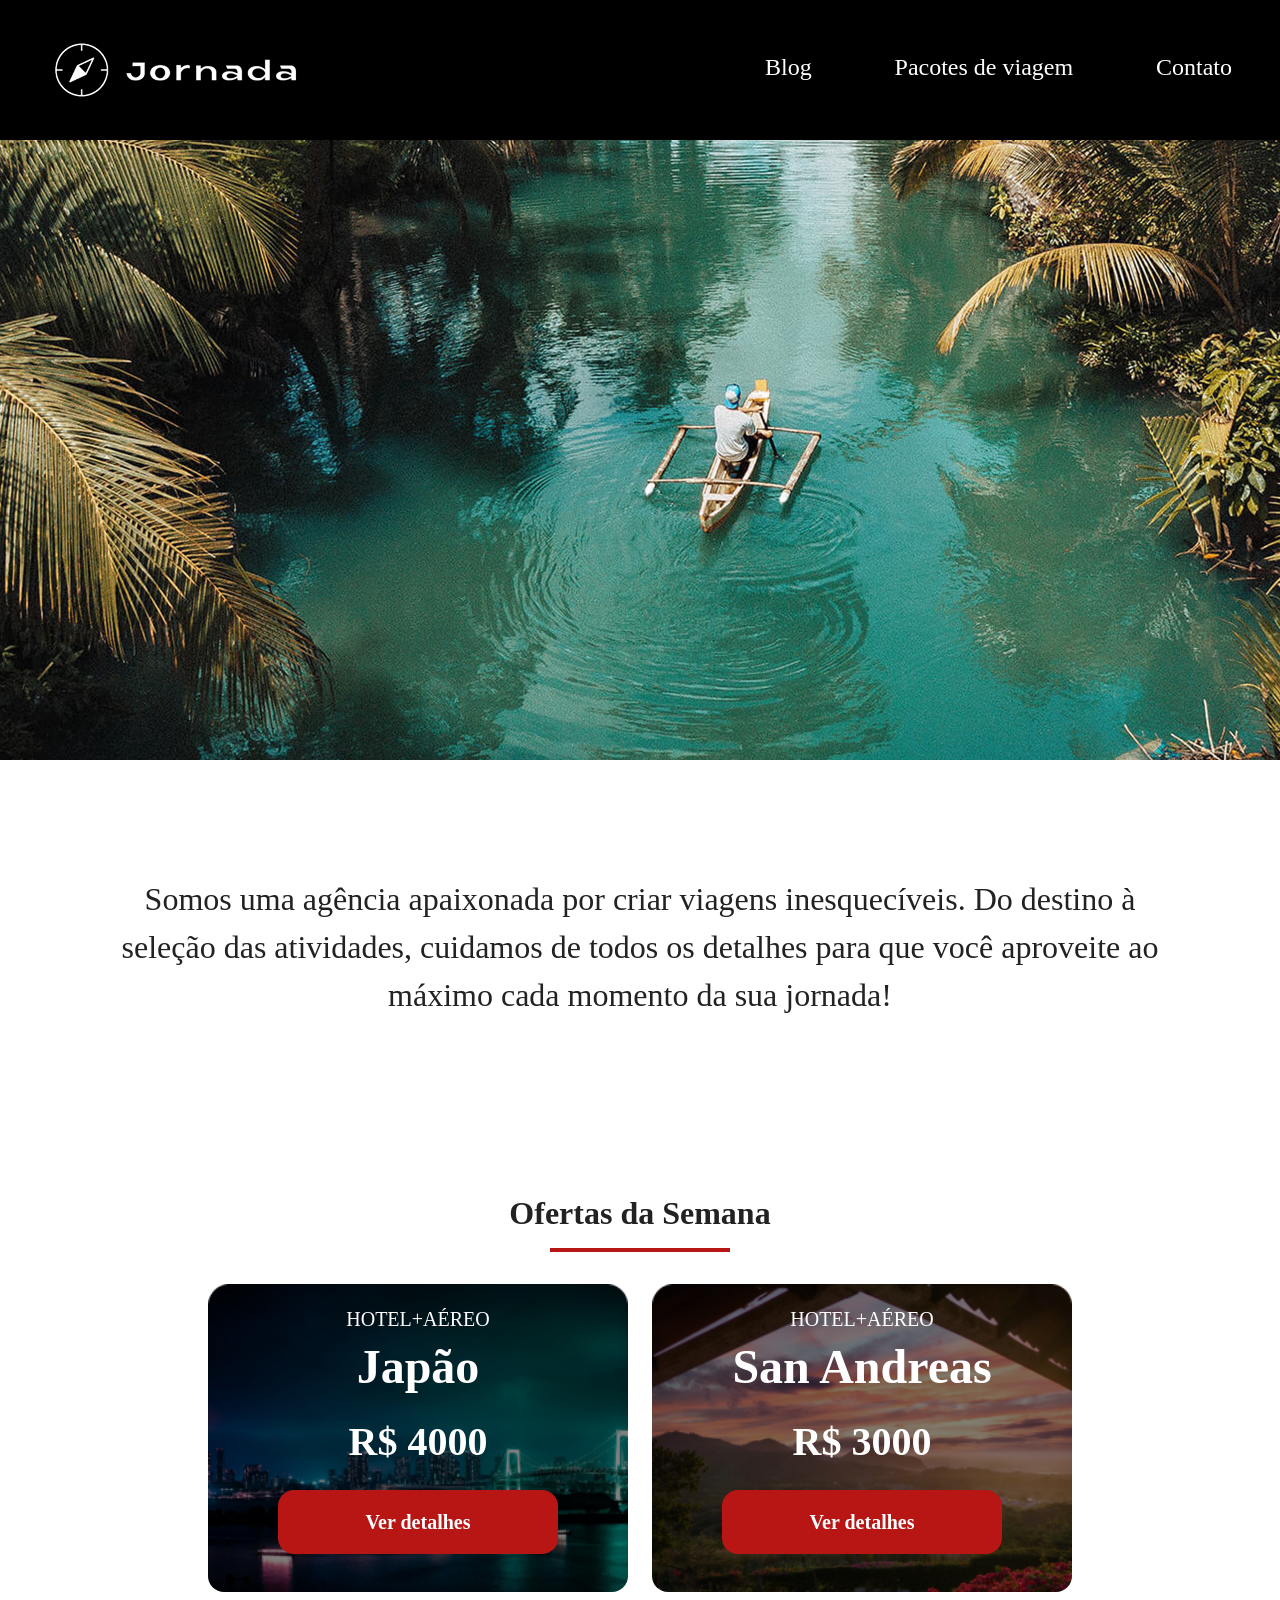
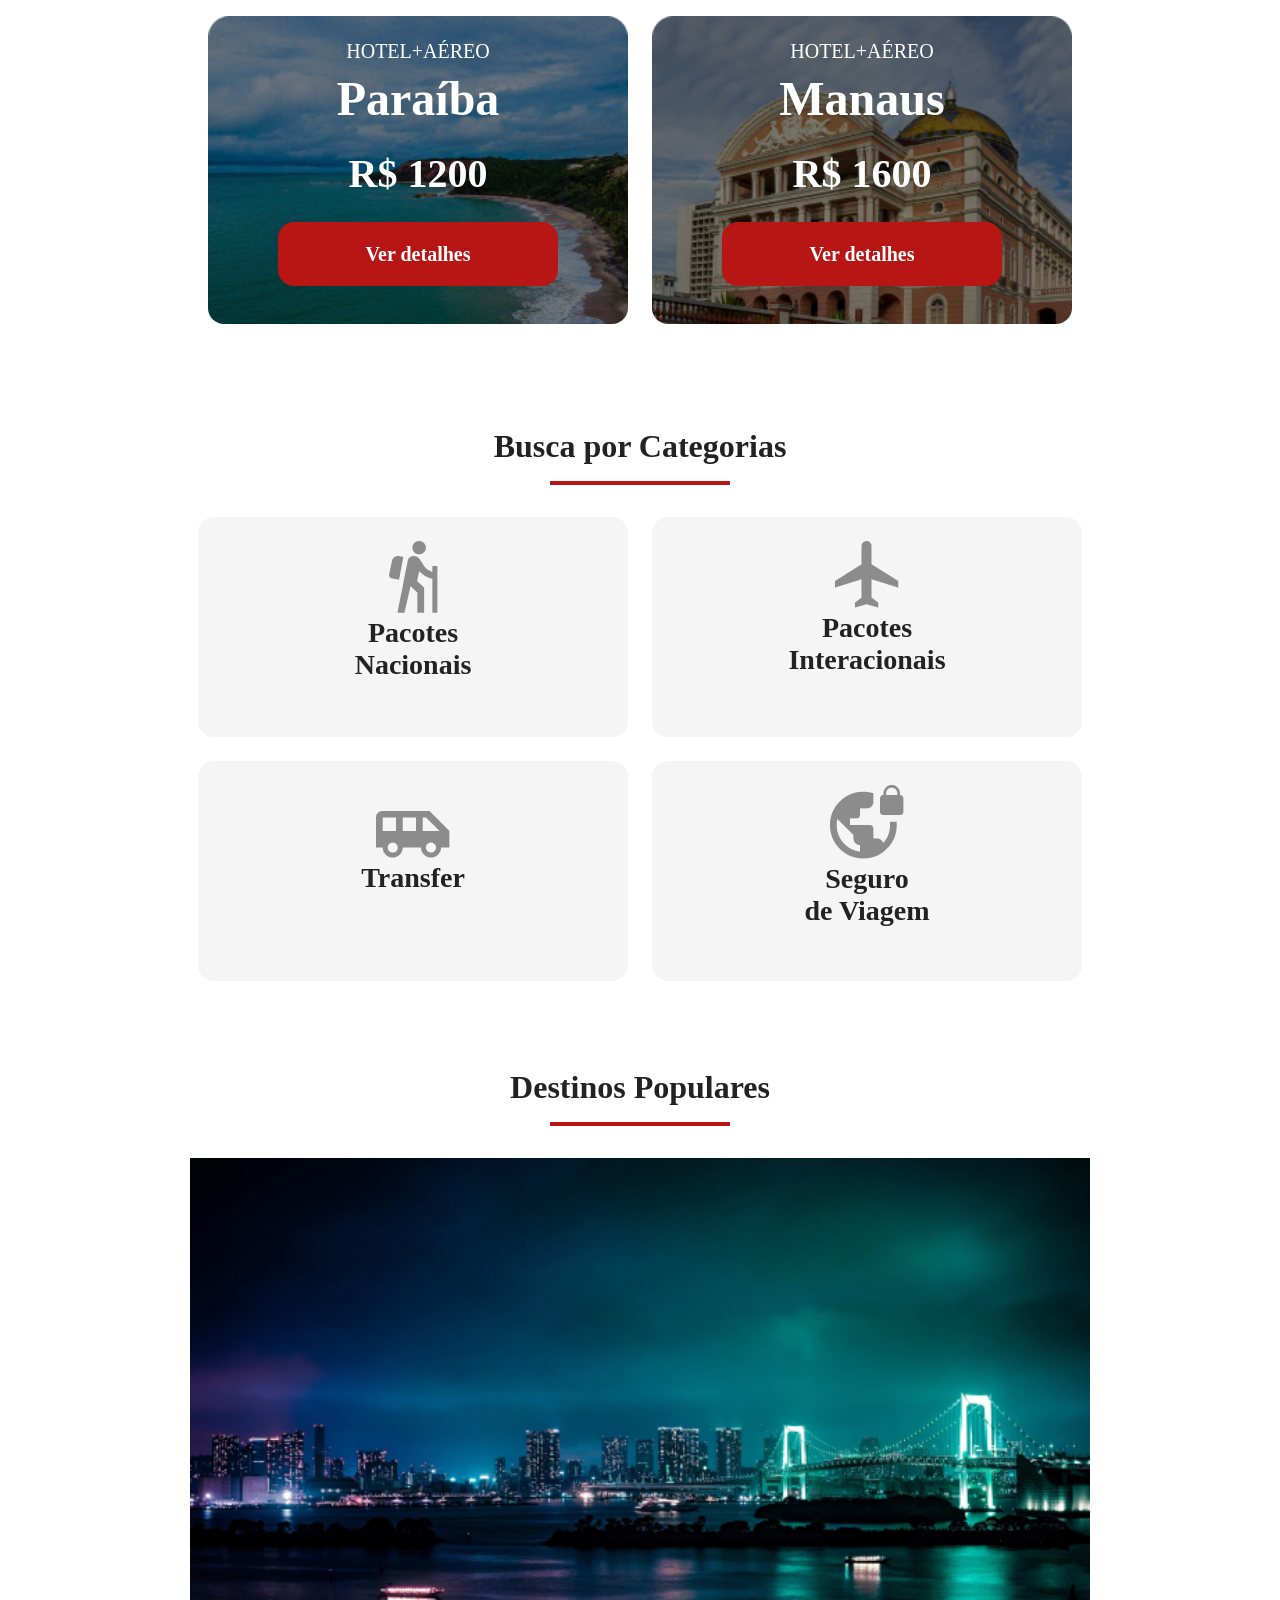
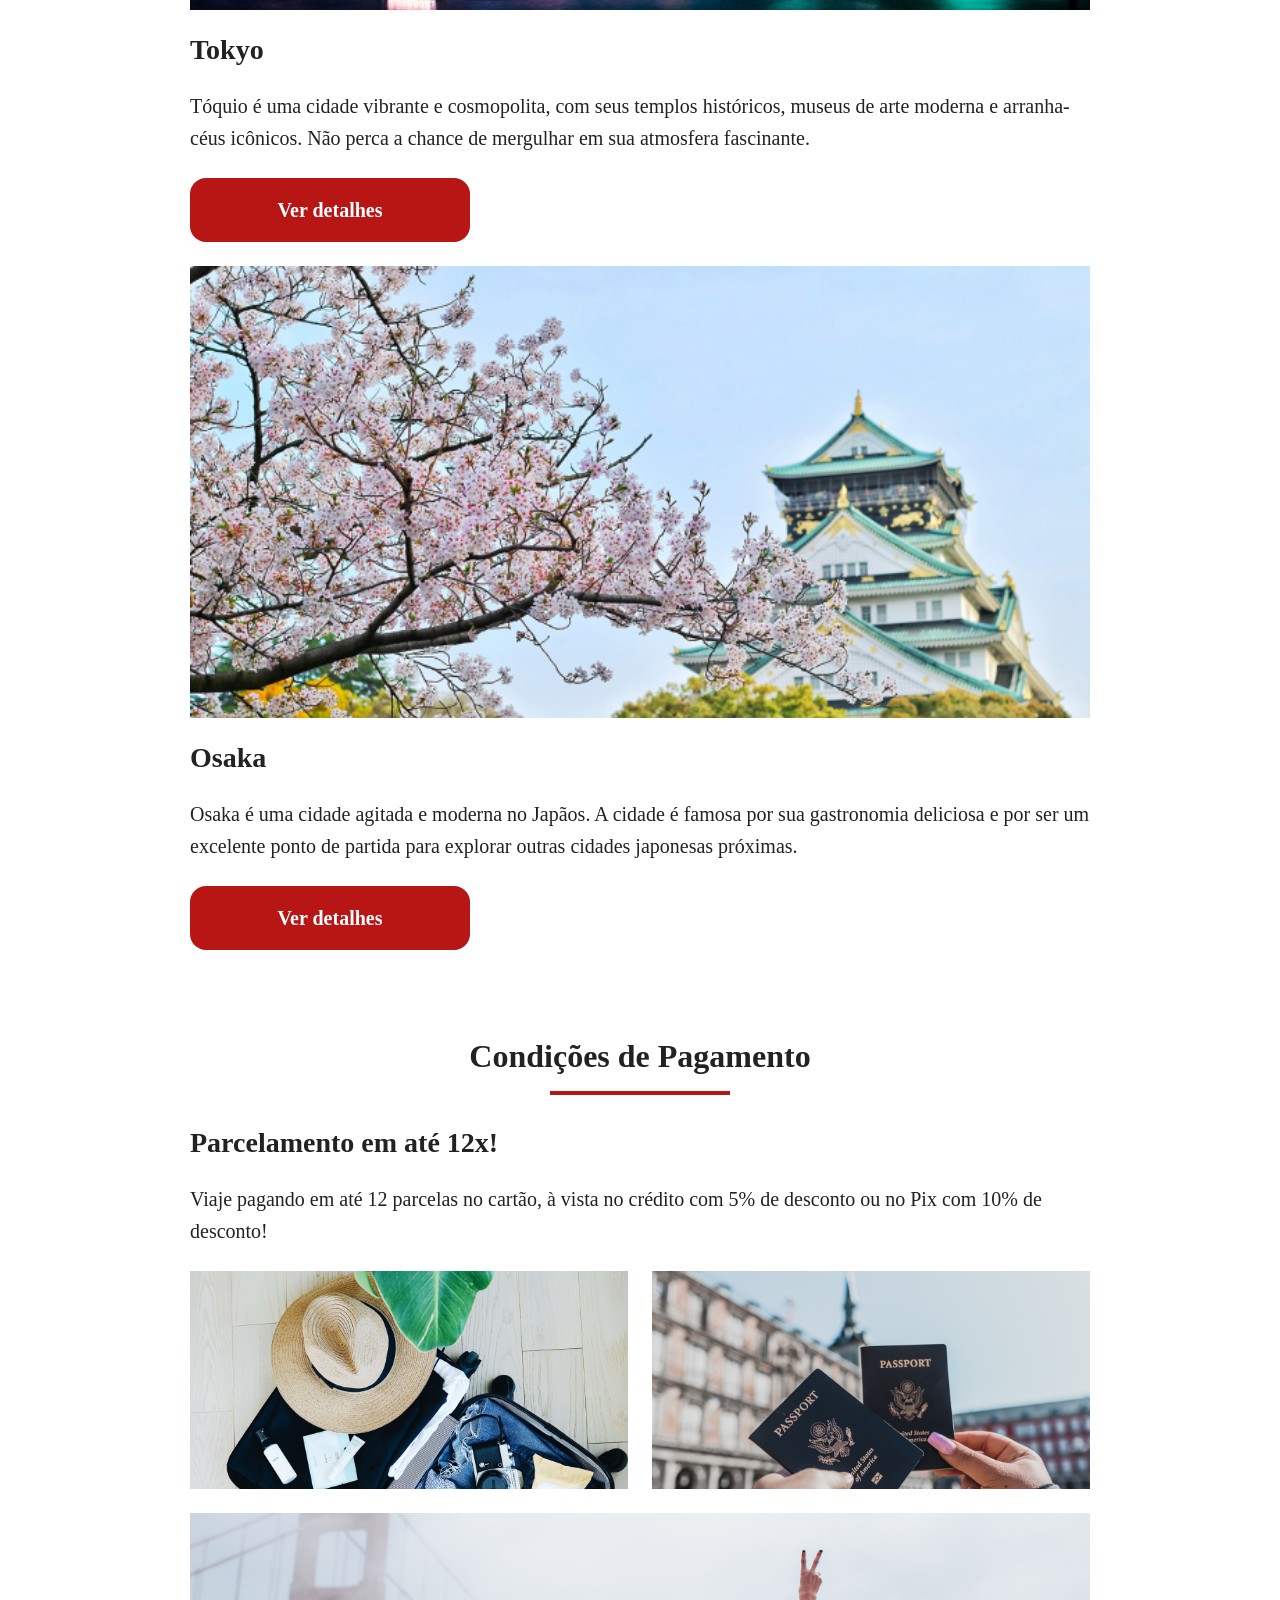
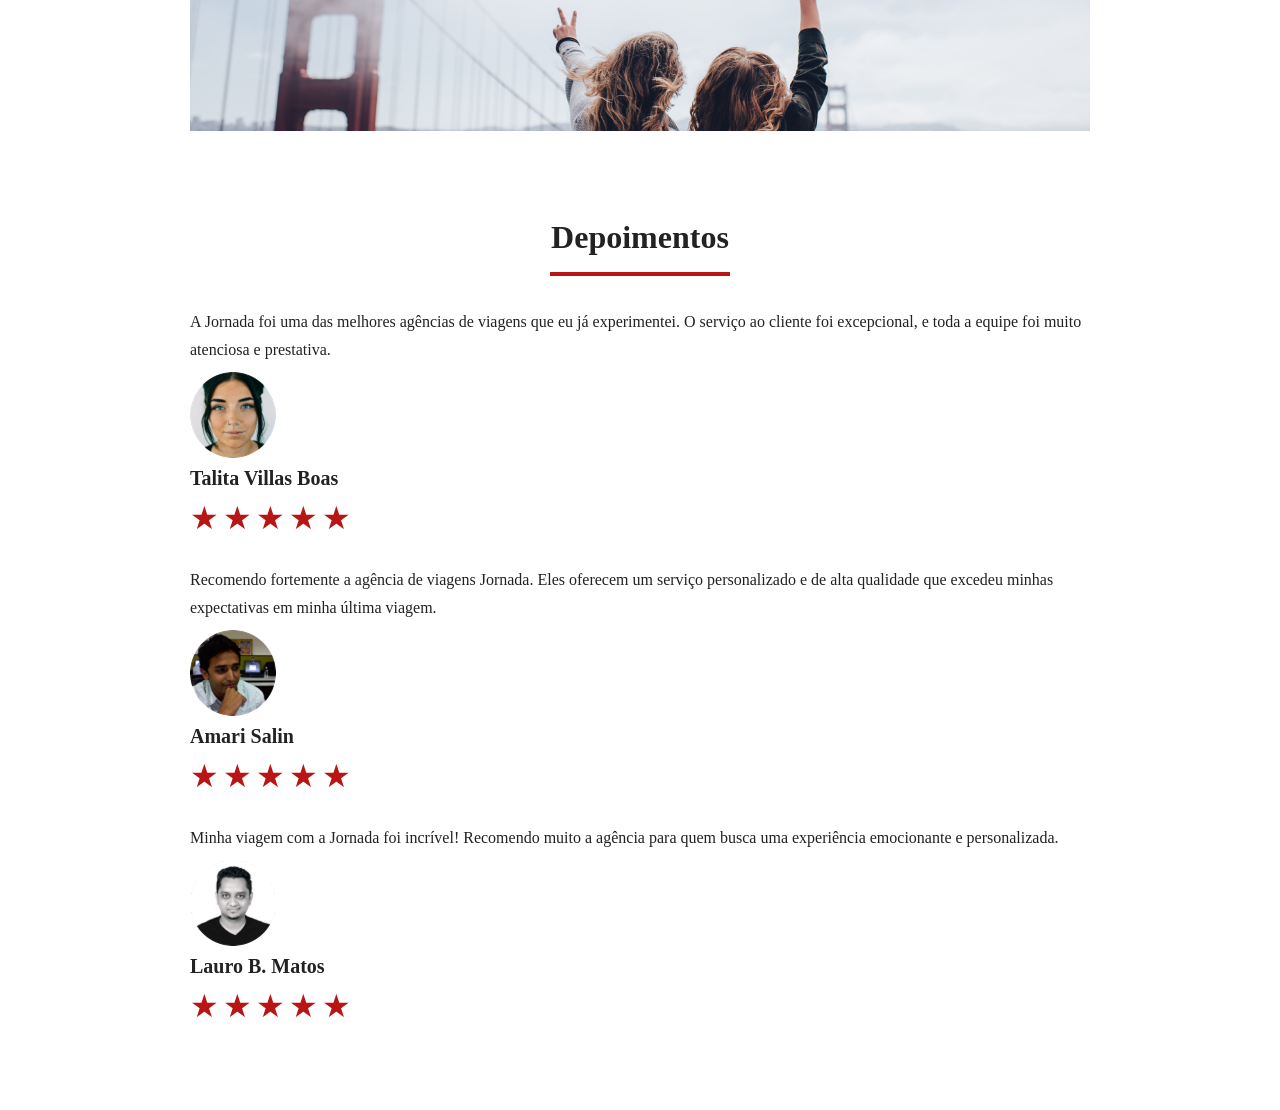
==== index.html @ 00a2a160 "Finaliza estilos do mobile" ====
<!DOCTYPE html>
<html lang="pt-BR">

<head>
    <meta charset="UTF-8">
    <meta name="viewport" content="width=device-width, initial-scale=1.0">
    <link rel="stylesheet" href="./css/style.css">
    <title>Jornada Viagens Cris</title>
</head>

<body>
    <header class="main-header">
        <a class="logo" href="index.html" title="voltar para a página inicial">
            <img class="img-mobile" src="img/bussula_jornada_branco.png"
                alt="Bussola do logo Jornada Viagens na cor branco">
            <img class="img-desktop" src="img/bussula_txto_jornada_branca.png" alt="Logo Jornada Viagens na cor branco">
        </a>
        <div class="navigation-menu">
            <label for="menu">
                <img src="img/menu.png" alt="menu" />
            </label>
            <input type="checkbox" id="menu" hidden>
            <nav>
                <ul class="list-links">
                    <li>
                        <a href="blog.html" target="_blank" title="Acessar Blog">
                            Blog
                        </a>
                    </li>
                    <li>
                        <a href="pacotes.html" target="_blank" title="Acessar Pacotes de viagem">
                            Pacotes de viagem
                        </a>
                    </li>
                    <li>
                        <a href="contato.html" target="_blank" title="Acessar Contato">
                            Contato
                        </a>
                    </li>
                </ul>
            </nav>
        </div>
    </header>
    <section class="hero">
        <div class="hero-img"></div>
        <h2>Somos uma agência apaixonada por criar viagens inesquecíveis. Do destino à seleção das atividades, cuidamos
            de todos os detalhes para que você aproveite ao máximo cada momento da sua jornada!</h2>
    </section>
    <section class="offers">
        <div class="section-title">
            <h2>Ofertas da Semana</h2>
            <hr />
        </div>
        <div class="offers-cards">
            <article class="card japao">
                <header>
                    <p>HOTEL+AÉREO</p>
                    <h3>
                        Japão <br />
                        <span>R$ 4000</span>
                    </h3>
                </header>
                <footer>
                    <a href="#" class="button">Ver detalhes</a>
                </footer>
            </article>
            <article class="card san-andreas">
                <header>
                    <p>HOTEL+AÉREO</p>
                    <h3>
                        San Andreas <br />
                        <span>R$ 3000</span>
                    </h3>
                </header>
                <footer>
                    <a href="#" class="button">Ver detalhes</a>
                </footer>
            </article>
            <article class="card paraiba">
                <header>
                    <p>HOTEL+AÉREO</p>
                    <h3>
                        Paraíba <br />
                        <span>R$ 1200</span>
                    </h3>
                </header>
                <footer>
                    <a href="#" class="button">Ver detalhes</a>
                </footer>
            </article>
            <article class="card manaus">
                <header>
                    <p>HOTEL+AÉREO</p>
                    <h3>
                        Manaus <br />
                        <span>R$ 1600</span>
                    </h3>
                </header>
                <footer>
                    <a href="#" class="button">Ver detalhes</a>
                </footer>
            </article>
        </div>
    </section>
    <section class="categories">
        <div class="section-title">
            <h2>Busca por Categorias</h2>
            <hr>
        </div>
        <div class="categories-cards">
            <a href="#" class="card" target="_blank" title="Busque pela categoria Pacotes Nacionais">
                <img src="img/ícone - pacotes nacionais.png" alt="Pacotes Nacionais" />
                <h3 class="content-title">Pacotes <br />
                    Nacionais</h3>
            </a>
            <a href="#" class="card" target="_blank" title="Busque pela categoria Pacotes Interacionais">
                <img src="img/ícone - pacotes interacionais.png" alt="Pacotes Interacionais" />
                <h3 class="content-title">Pacotes <br />
                    Interacionais</h3>
            </a>
            <a href="#" class="card single-line" target="_blank" title="Busque pela categoria Transfer">
                <img src="img/ícone -transfer.png" alt="Transfer" />
                <h3 class="content-title">Transfer</h3>
            </a> <a href="#" class="card">
                <img src="img/ícone - seguro viagem.png" alt="Seguro de Viagem" />
                <h3 class="content-title">Seguro <br />
                    de Viagem</h3>
            </a>
        </div>
    </section>
    <section class="destinations">
        <div class="section-title">
            <h2>Destinos Populares</h2>
            <hr>
        </div>
        <div class="destination-items">
            <article class="item tokyo">
                <header>
                    <div class="img-item"></div>
                    <h3 class="content-title">Tokyo</h3>
                </header>
                <p class="content-text">Tóquio é uma cidade vibrante e cosmopolita, com seus templos históricos, museus
                    de arte moderna e
                    arranha-céus icônicos. Não perca a chance de mergulhar em sua atmosfera fascinante.
                </p>
                <footer>
                    <a href="#" class="button" target="_blank" title="Veja mais detalhes do destino Tokyo">Ver
                        detalhes</a>
                </footer>
            </article>
            <article class="item osaka">
                <header>
                    <div class="img-item"></div>
                    <h3 class="content-title">Osaka</h3>
                </header>
                <p class="content-text">Osaka é uma cidade agitada e moderna no Japãos. A cidade é famosa por sua
                    gastronomia deliciosa e por
                    ser
                    um excelente ponto de partida para explorar outras cidades japonesas próximas.
                </p>
                <footer>
                    <a href="#" class="button" target="_blank" title="Veja mais detalhes do destino Osaka">Ver
                        detalhes</a>
                </footer>
            </article>
        </div>
    </section>
    <section class="payments">
        <div class="section-title">
            <h2>Condições de Pagamento</h2>
            <hr>
        </div>
        <div class="content-container">
            <div class="text-content">
                <h3 class="content-title">Parcelamento em até 12x!</h3>
                <p class="content-text">Viaje pagando em até 12 parcelas no cartão, à vista no crédito com 5% de
                    desconto ou
                    no Pix com 10% de
                    desconto!</p>
            </div>
            <div class="image-gallery">
                <div class="image first"></div>
                <div class="image second"></div>
                <div class="image third colspan-2"></div>
            </div>
        </div>
    </section>
</body>
<section class="testimonials">
    <div class="section-title">
        <h2>Depoimentos</h2>
        <hr>
    </div>
    <div class="testimonial-container">
        <article class="testimonial">
            <header>
                <p>A Jornada foi uma das melhores agências de viagens que eu já experimentei. O serviço ao cliente foi
                    excepcional, e toda a equipe foi muito atenciosa e prestativa.</p>
            </header>
            <footer>
                <img src="img/avatar-talita.png" alt="imagem de perfil da cliente Talita Villas Boas">
                <div class="profile-content">
                    <h4>Talita Villas Boas</h4>
                    <div class="rating">
                        <span class="star">★</span>
                        <span class="star">★</span>
                        <span class="star">★</span>
                        <span class="star">★</span>
                        <span class="star">★</span>
                    </div>
                </div>
            </footer>
        </article>
        <article class="testimonial">
            <header>
                <p>Recomendo fortemente a agência de viagens Jornada. Eles oferecem um serviço personalizado e de alta
                    qualidade que excedeu minhas expectativas em minha última viagem.</p>
            </header>
            <footer>
                <img src="img/avatar-amari.png" alt="imagem de perfil da cliente Amari Salin">
                <div class="profile-content">
                    <h4>Amari Salin</h4>
                    <div class="rating">
                        <span class="star">★</span>
                        <span class="star">★</span>
                        <span class="star">★</span>
                        <span class="star">★</span>
                        <span class="star">★</span>
                    </div>
                </div>
            </footer>
        </article>
        <article class="testimonial">
            <header>
                <p>Minha viagem com a Jornada foi incrível! Recomendo muito a agência para quem busca uma experiência
                    emocionante e personalizada.</p>
            </header>
            <footer>
                <img src="img/avatar-lauro.png" alt="imagem de perfil da cliente Lauro B. Matos">
                <div class="profile-content">
                    <h4>Lauro B. Matos</h4>
                    <div class="rating">
                        <span class="star">★</span>
                        <span class="star">★</span>
                        <span class="star">★</span>
                        <span class="star">★</span>
                        <span class="star">★</span>
                    </div>
                </div>
            </footer>
        </article>
    </div>

</html>
---- css/style.css ----
@import url(global.css);
@import url(header.css);
@import url(hero.css);
@import url(offers.css);
@import url(category.css);
@import url(destinations.css);
@import url(payments.css);
@import url(testimonials.css);
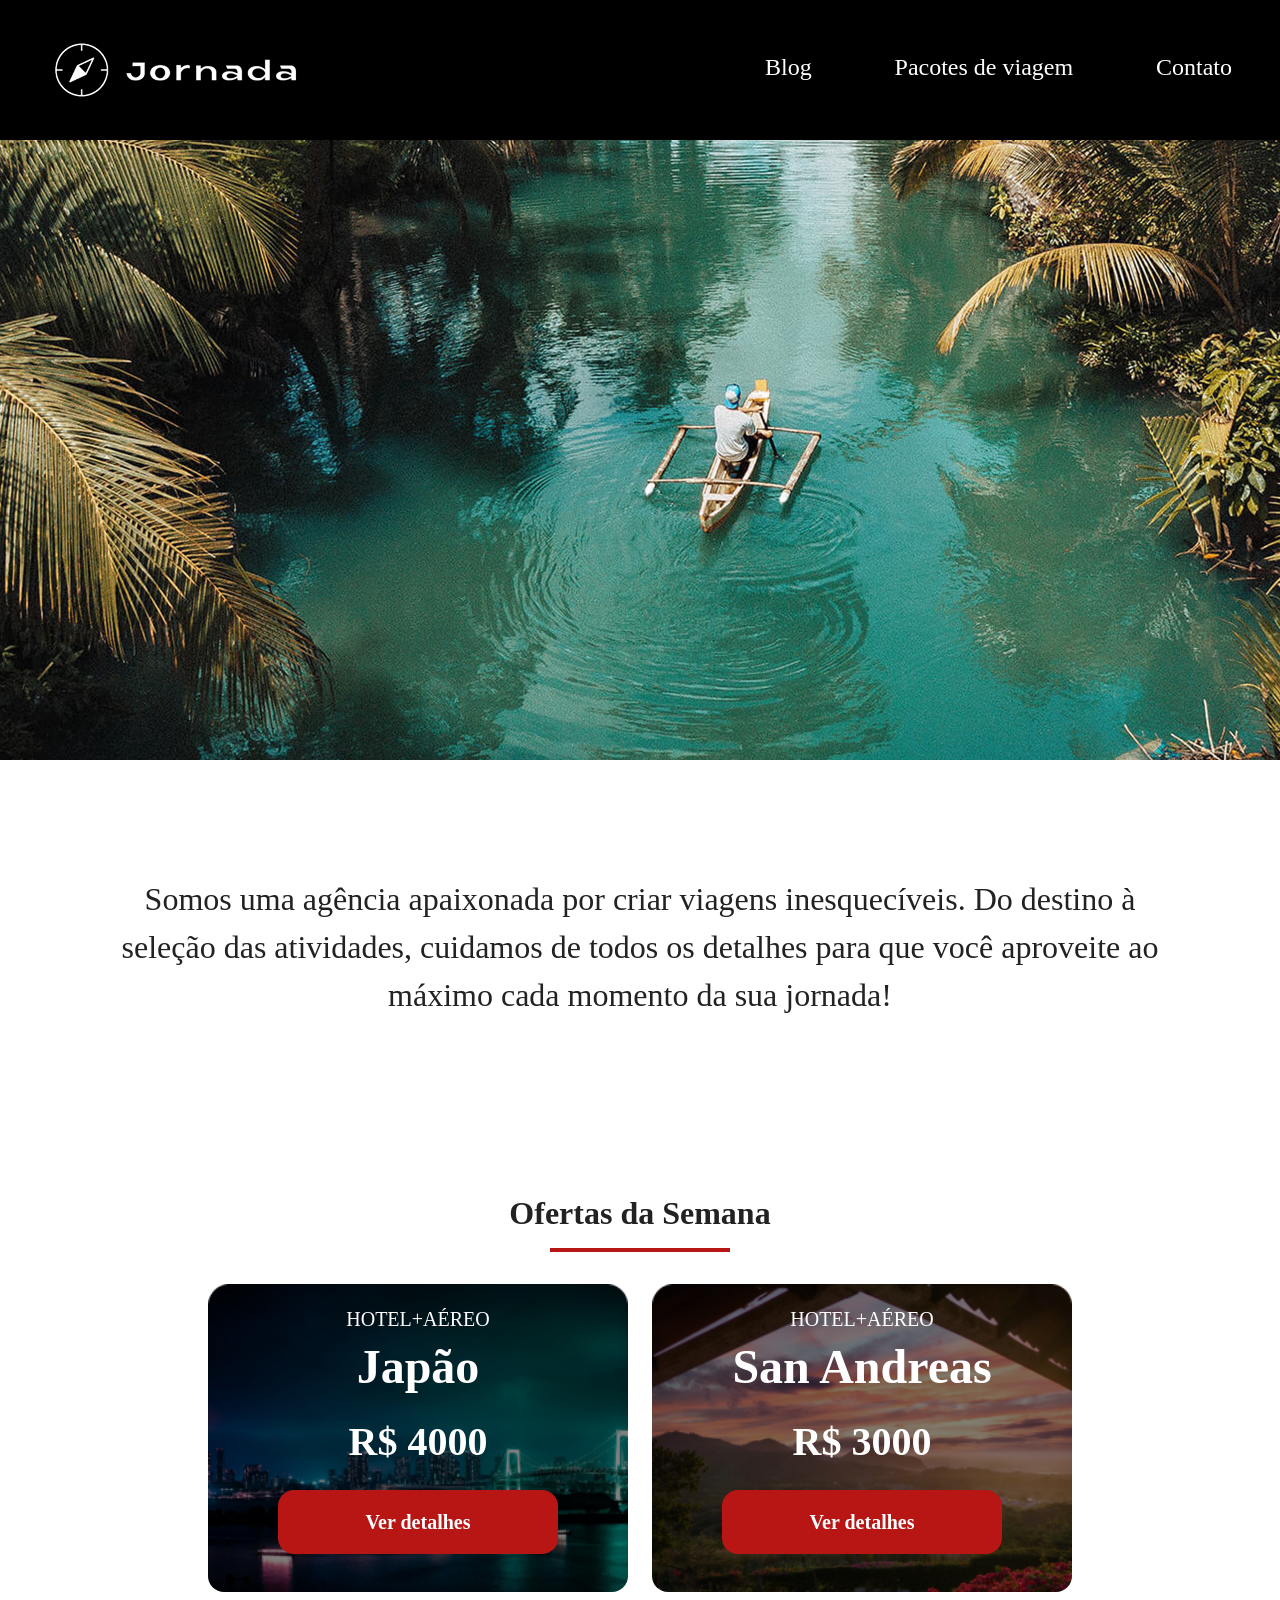
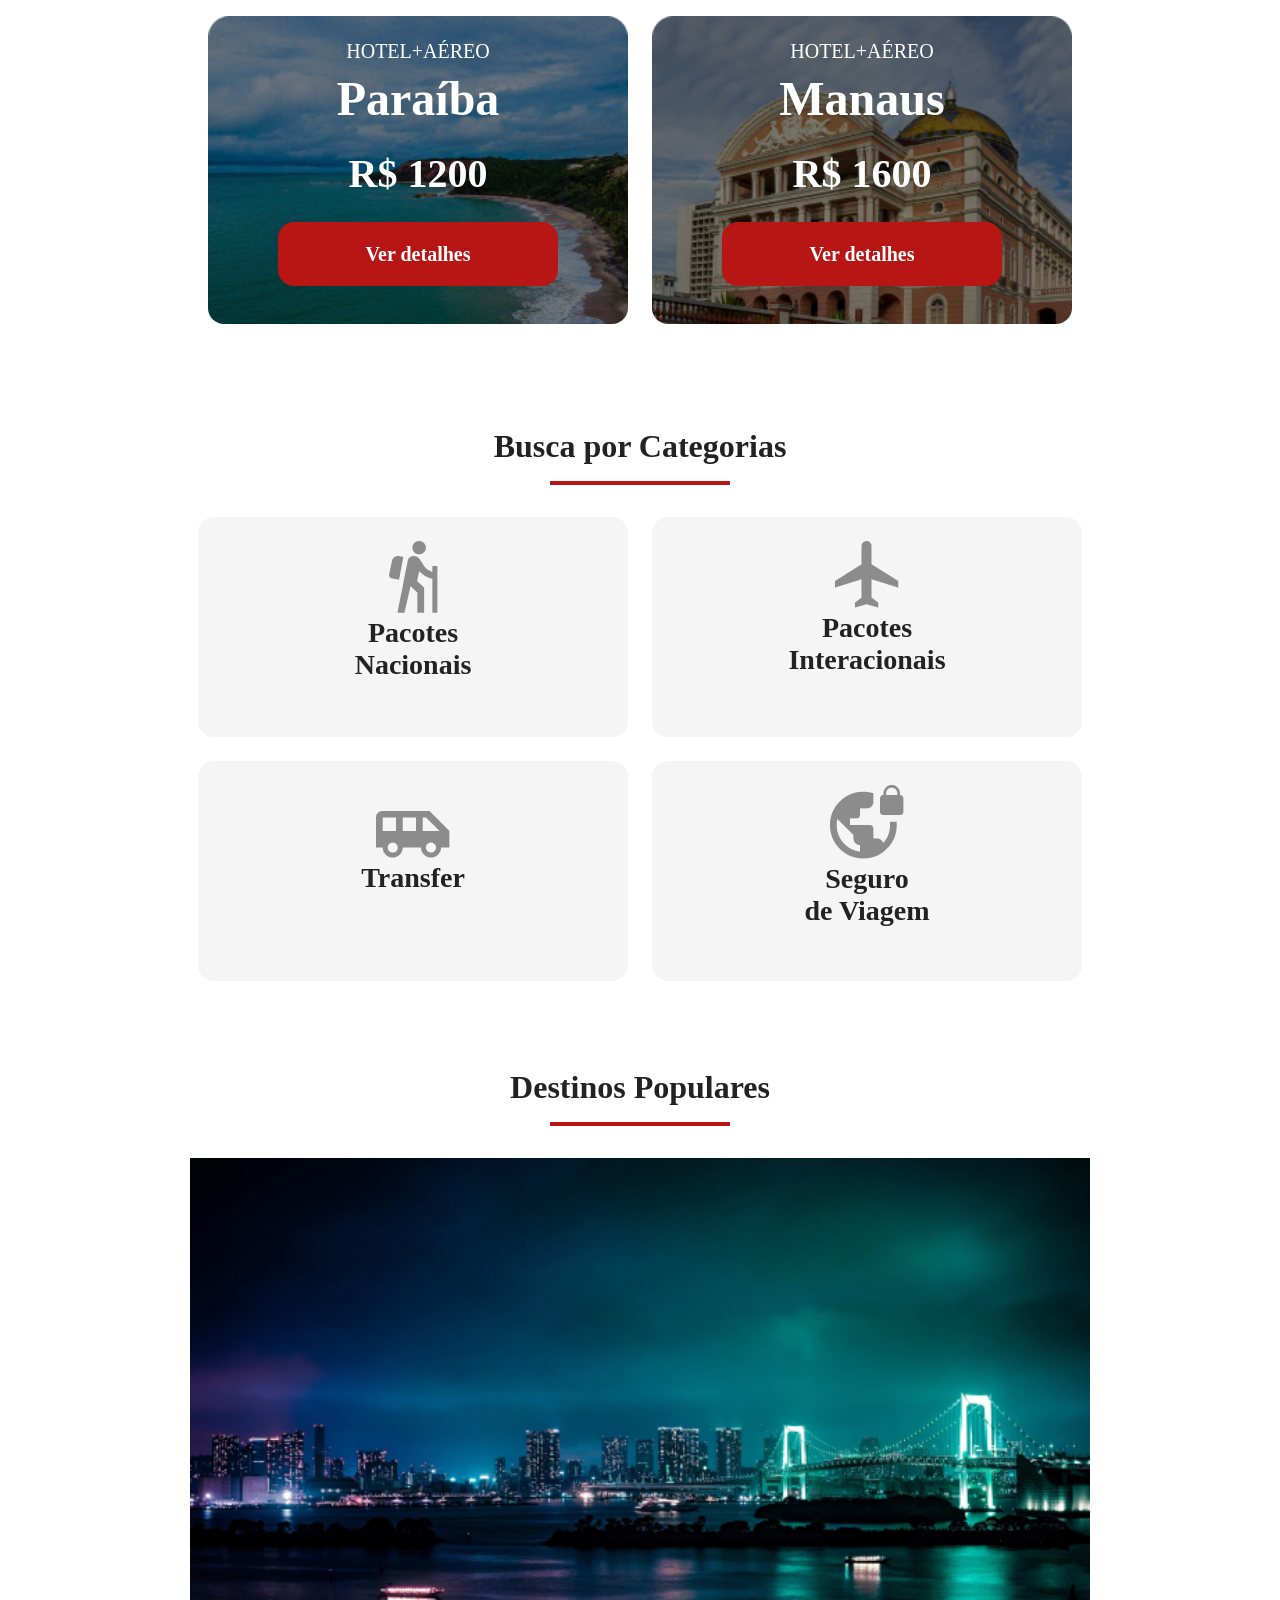
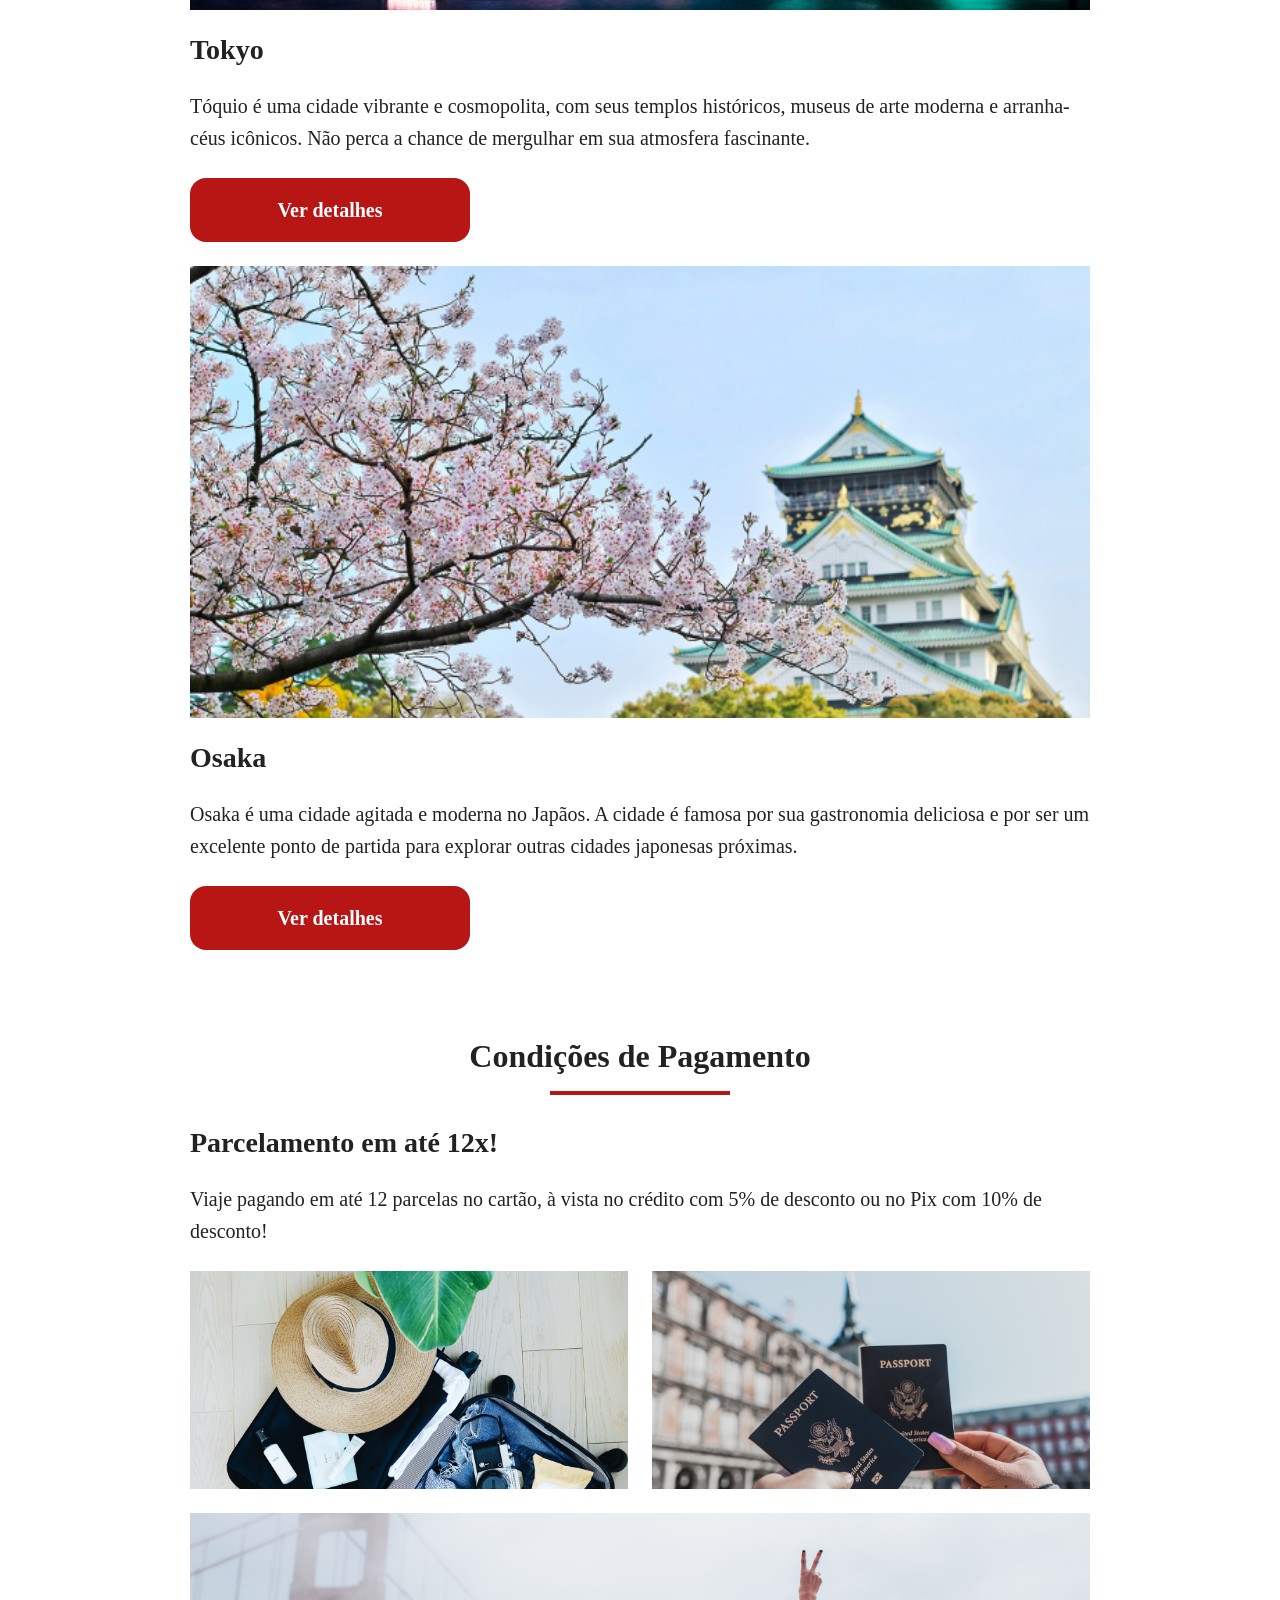
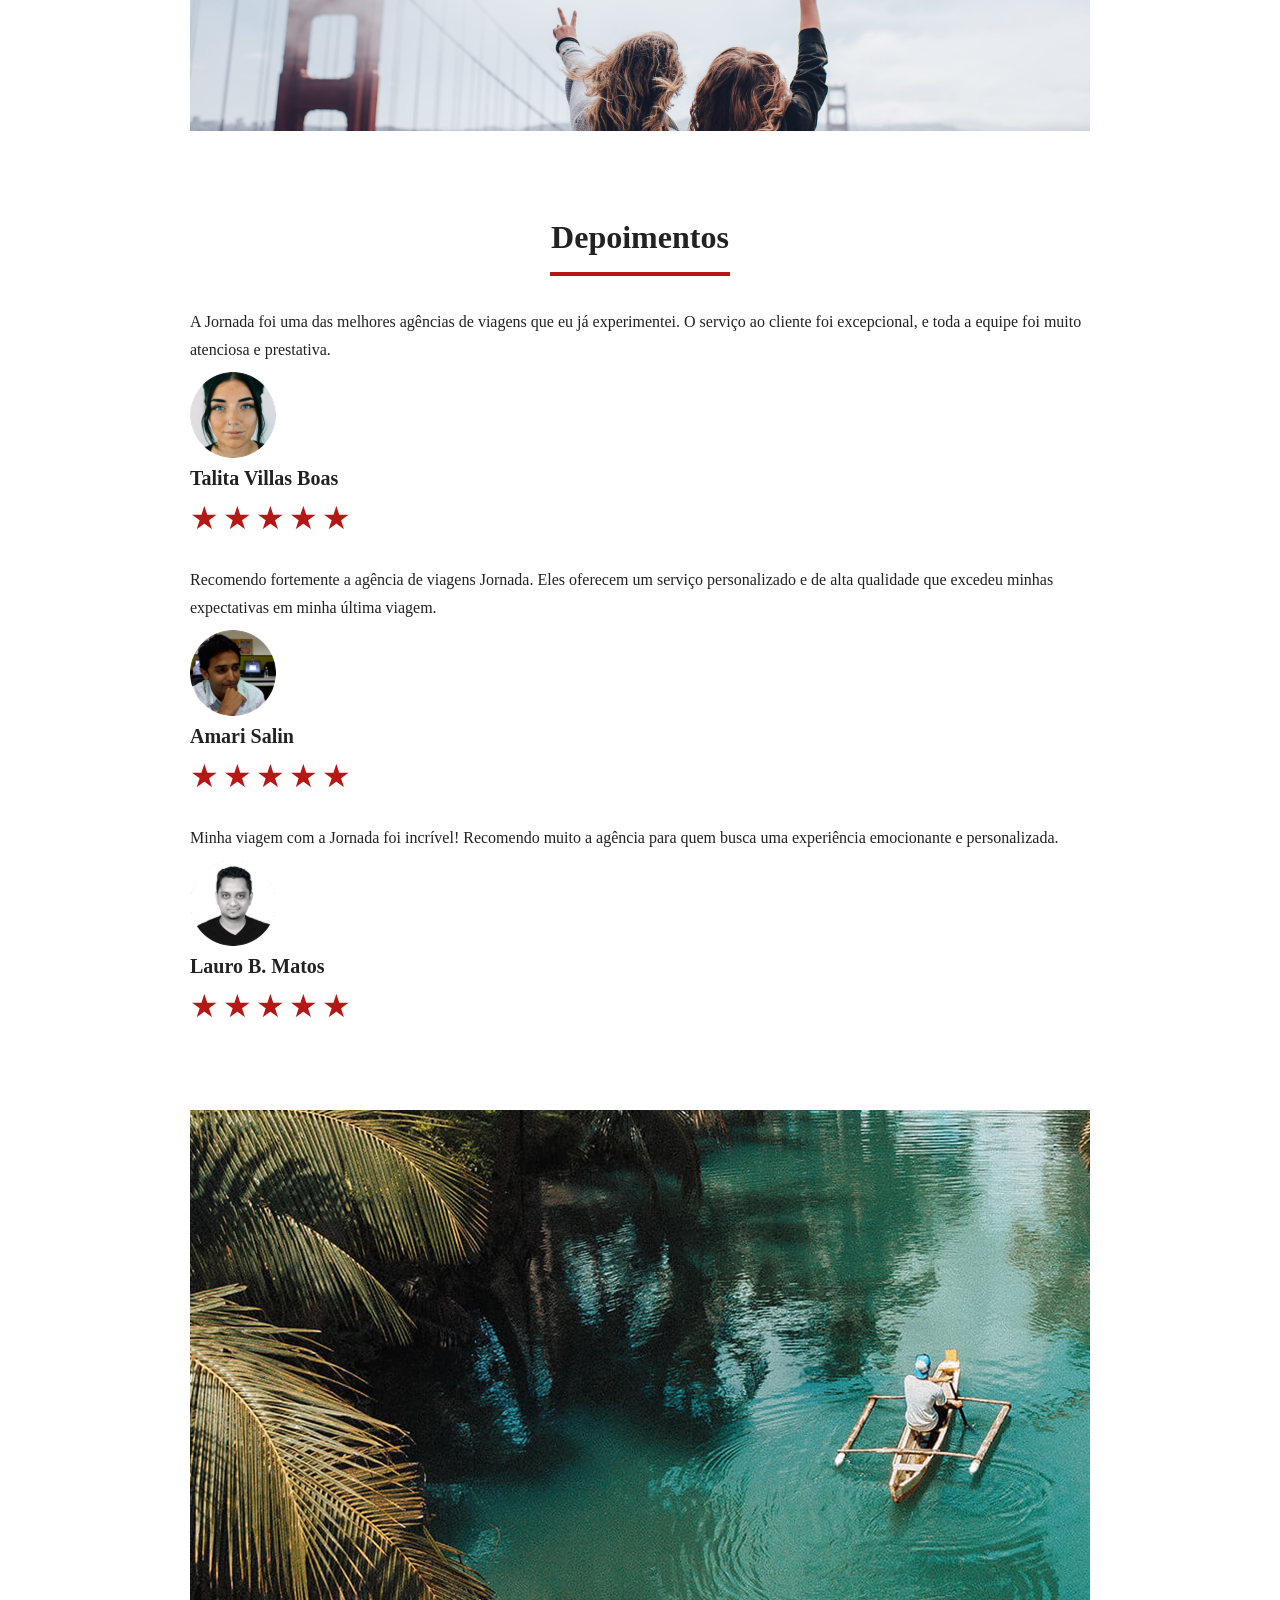
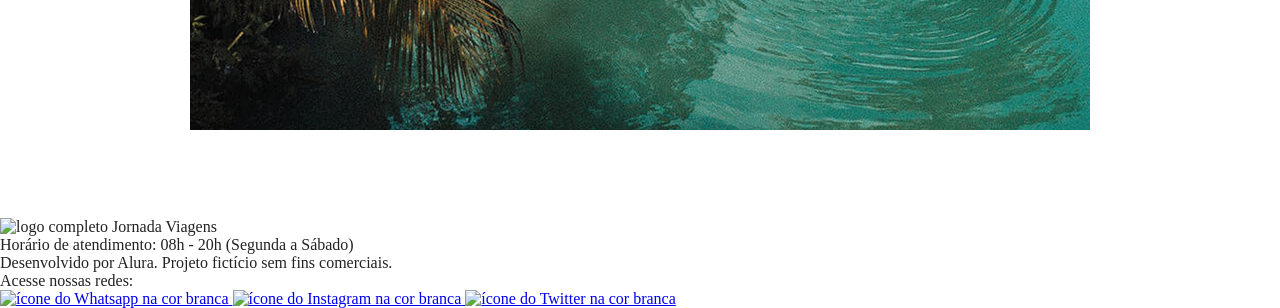
==== commit 8da97778: "Finaliza sessões bottom-hero e footer" ====
--- a/index.html
+++ b/index.html
@@ -250,5 +250,28 @@
             </footer>
         </article>
     </div>
+</section>
+<section class="bottom-hero">
+    <div class="hero-img"></div>
+</section>
+<footer class="main-footer">
+    <div class="footer-content">
+        <img src="img/logo-footer.png" alt="logo completo Jornada Viagens">
+        <p>Horário de atendimento: 08h - 20h (Segunda a Sábado)</p>
+        <p>Desenvolvido por Alura. Projeto fictício sem fins comerciais.</p>
+    </div>
+    <div class="footer-social">
+        <p>Acesse nossas redes:</p>
+        <a href="#" target="_blank" title="Entre em contato através do whatsapp">
+            <img src="img/icone-whatsapp.svg" alt="ícone do Whatsapp na cor branca">
+        </a>
+        <a href="#" target="_blank" title="Acesse o Instagram do Jornada Viagens">
+            <img src="img/icone-instagram.svg" alt="ícone do Instagram na cor branca">
+        </a>
+        <a href="#" target="_blank" title="Acesse o Twitter do Jornada Viagens">
+            <img src="img/icone-twitter.svg" alt="ícone do Twitter na cor branca">
+        </a>
+    </div>
+</footer>
 
 </html>
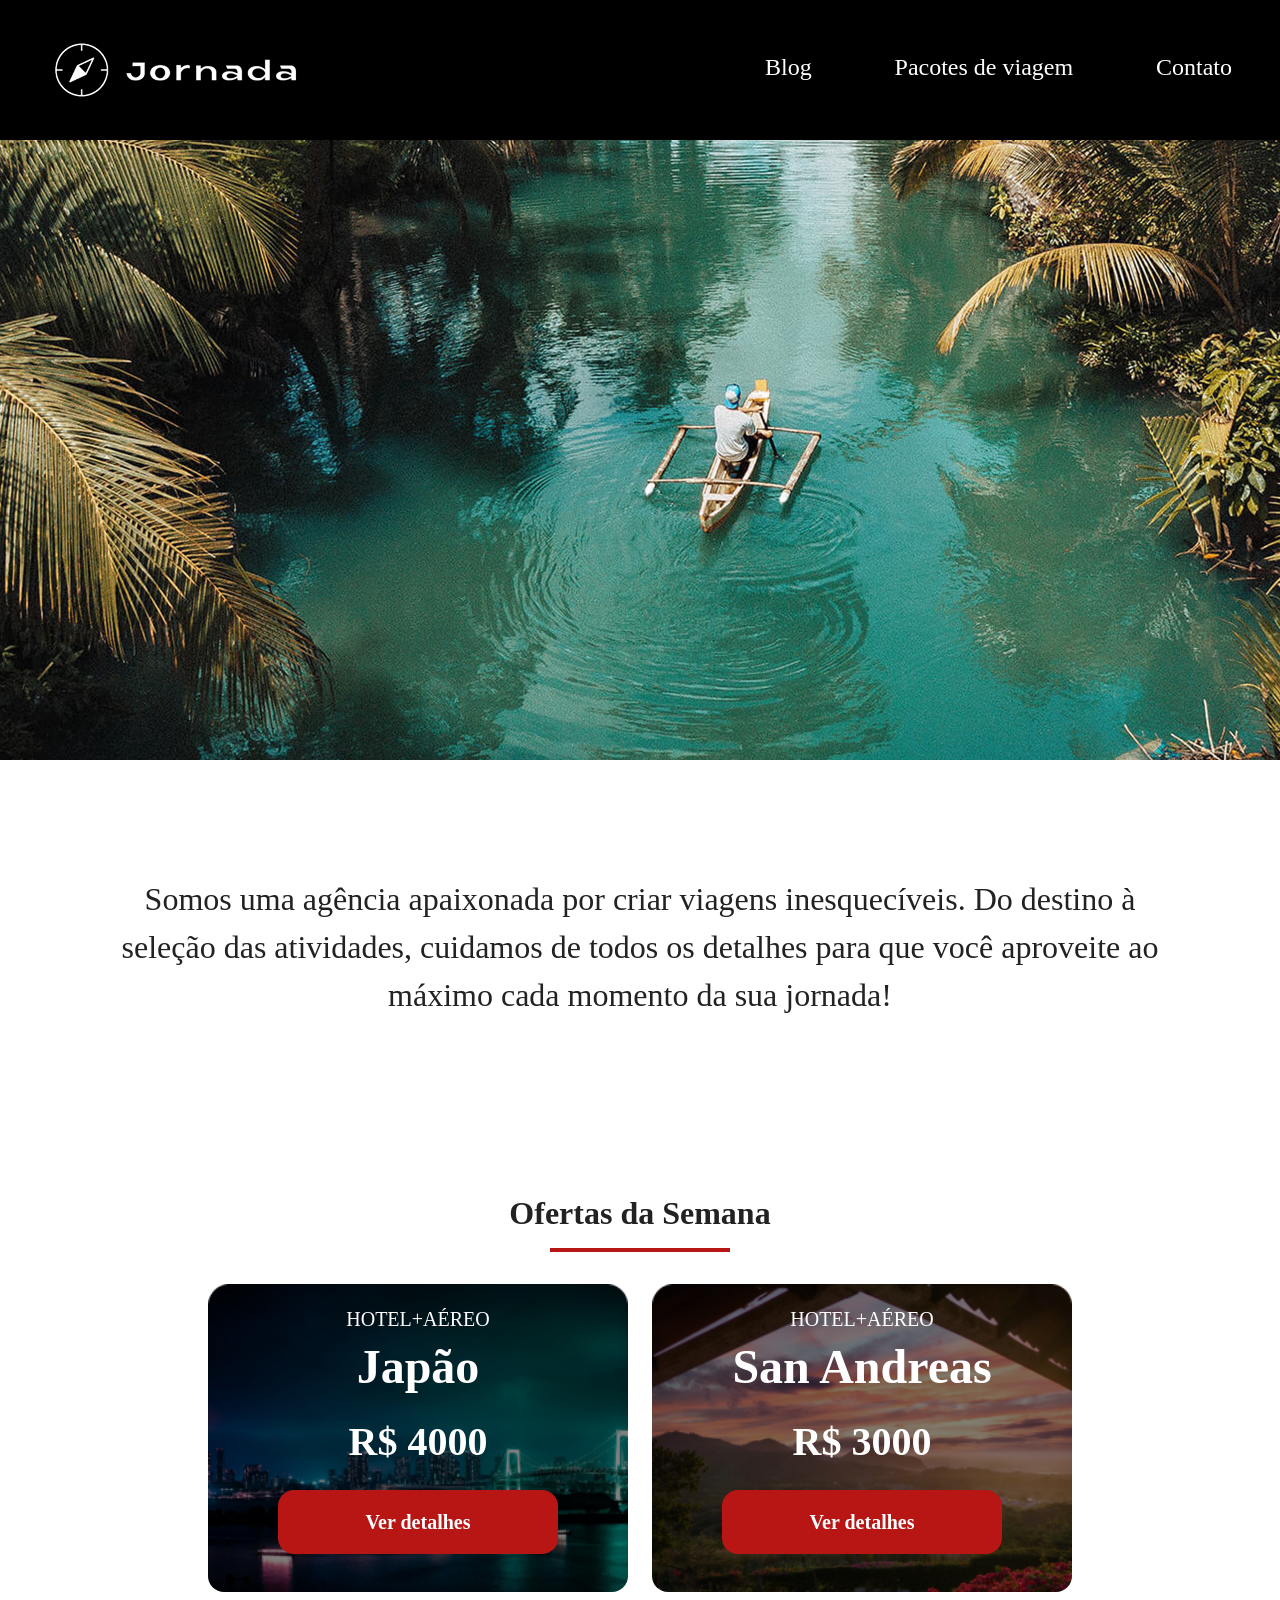
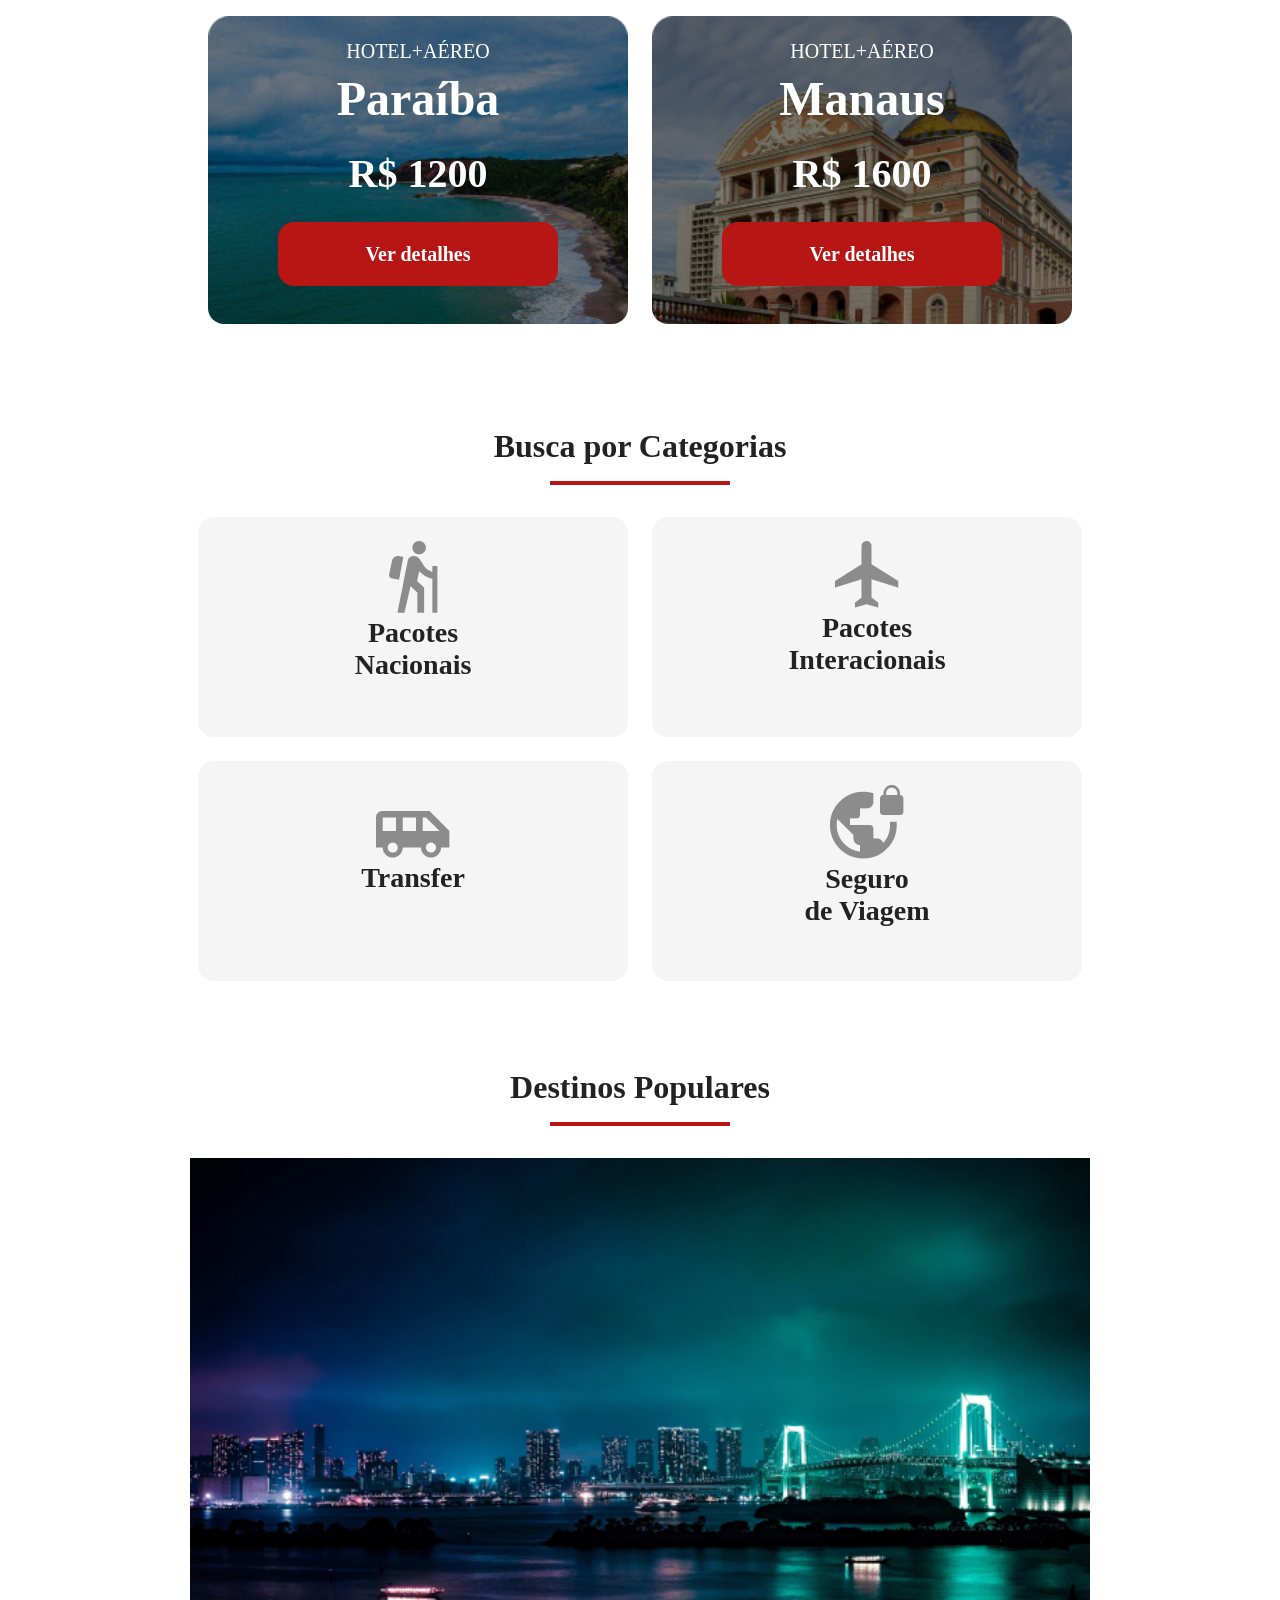
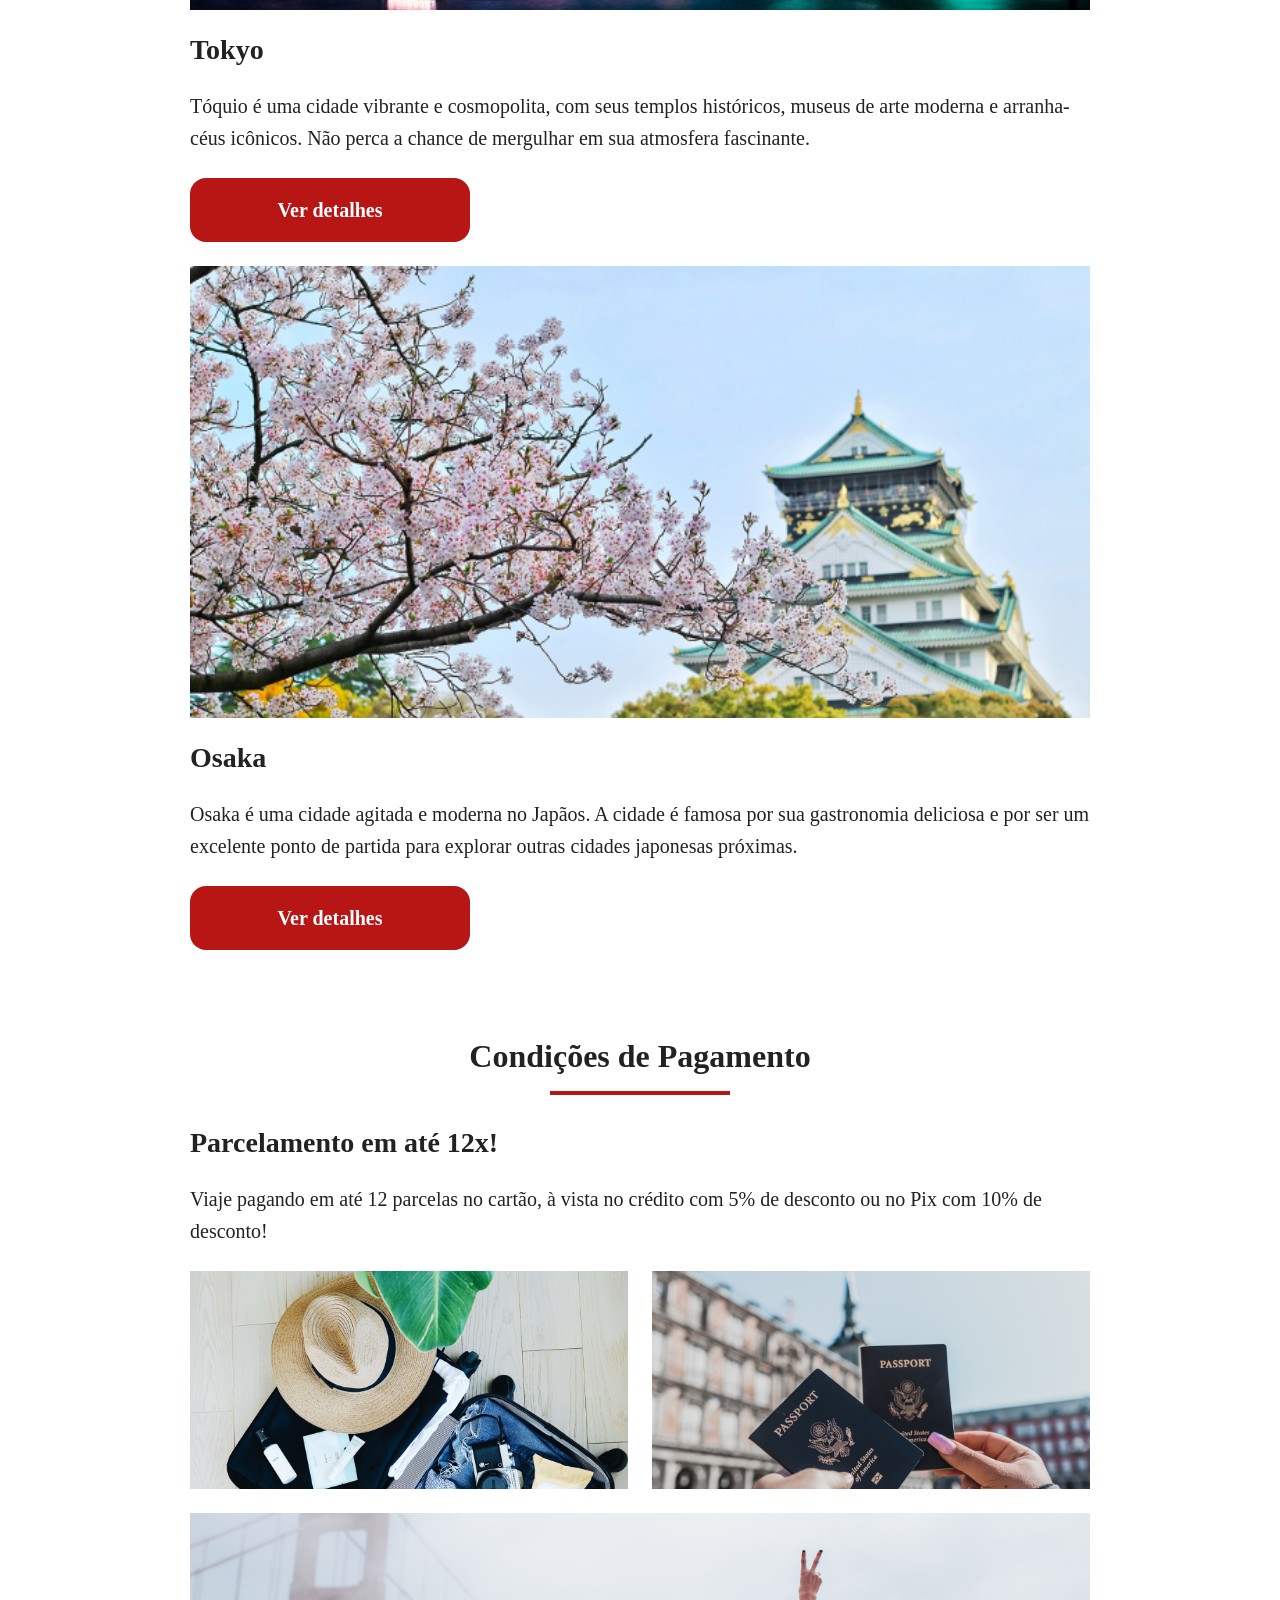
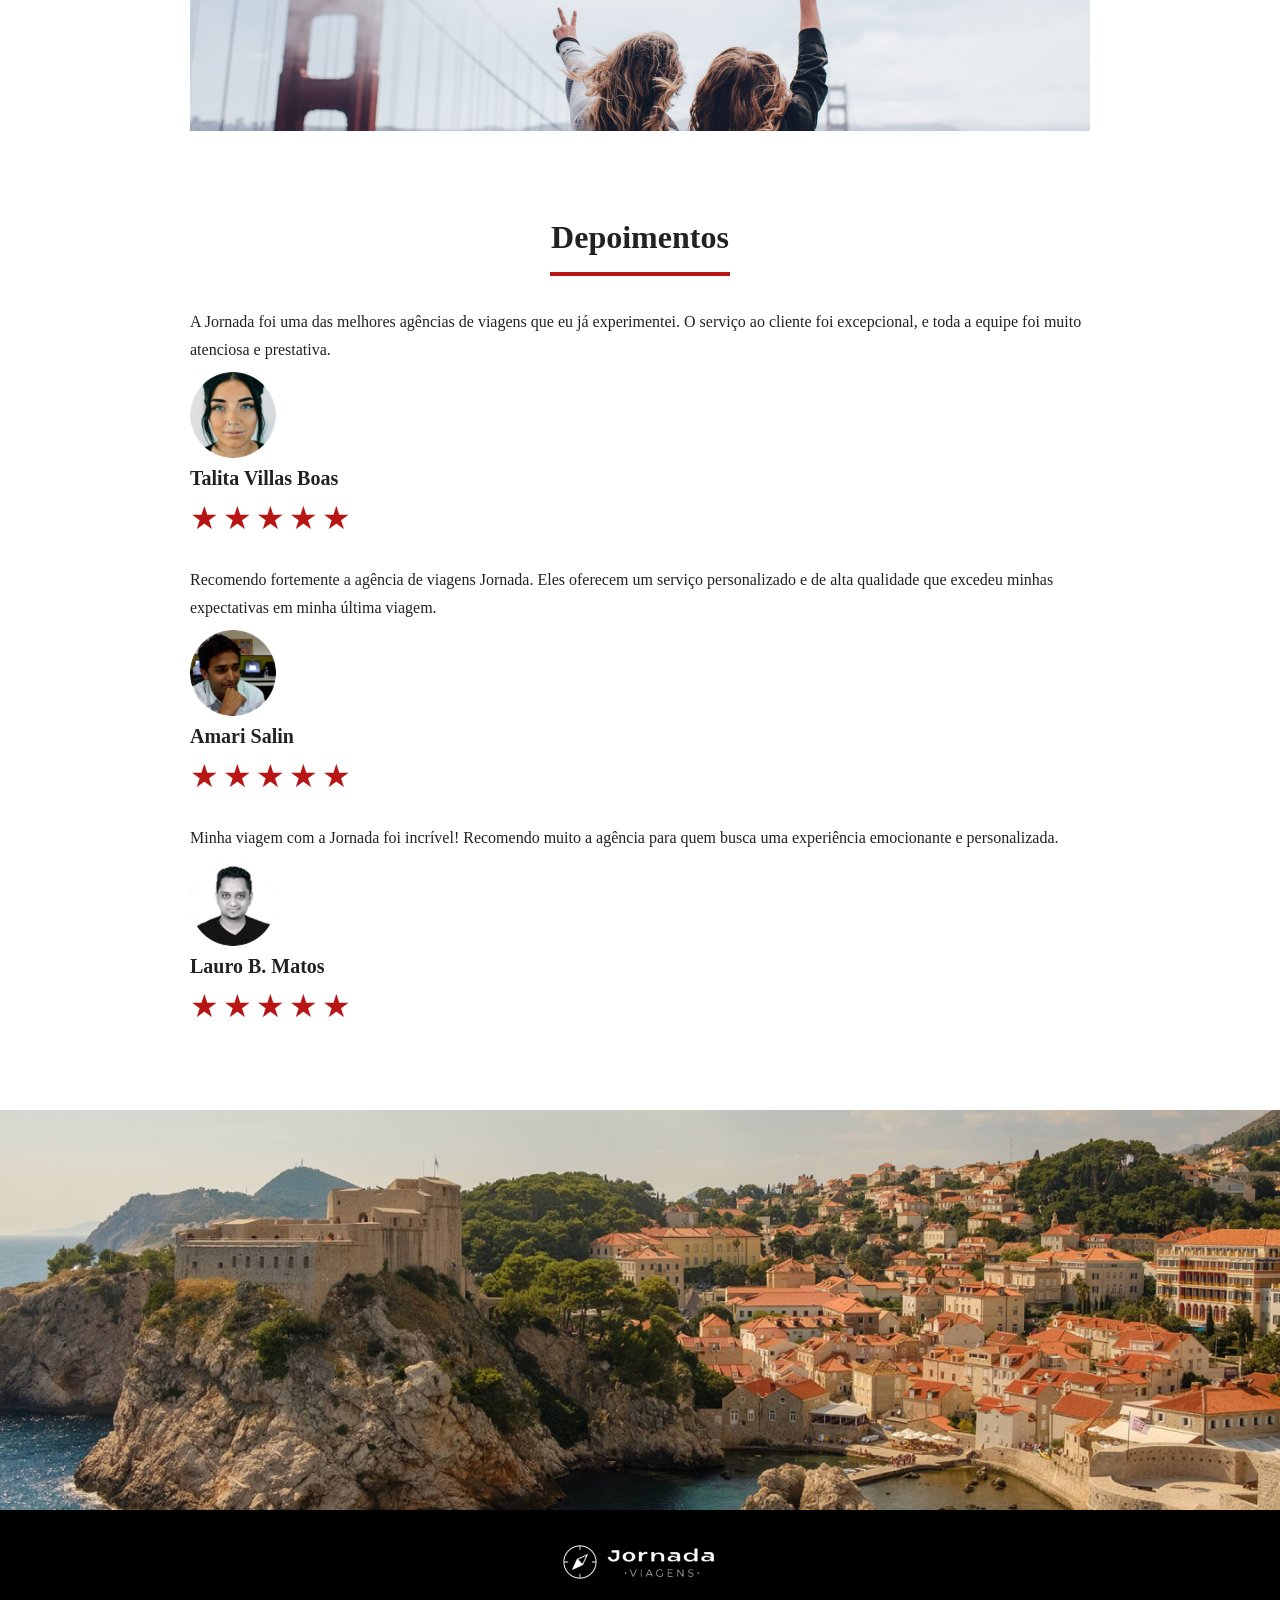
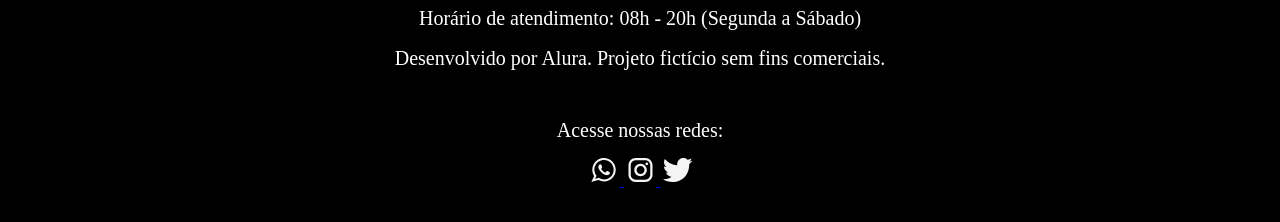
==== commit cc57baf1: "incluir favicon" ====
--- a/index.html
+++ b/index.html
@@ -4,6 +4,7 @@
 <head>
     <meta charset="UTF-8">
     <meta name="viewport" content="width=device-width, initial-scale=1.0">
+    <link rel="icon" href="favico.svg" type="image/svg+xml">
     <link rel="stylesheet" href="./css/style.css">
     <title>Jornada Viagens Cris</title>
 </head>
--- a/css/style.css
+++ b/css/style.css
@@ -6,3 +6,4 @@
 @import url(destinations.css);
 @import url(payments.css);
 @import url(testimonials.css);
+@import url(footer.css);
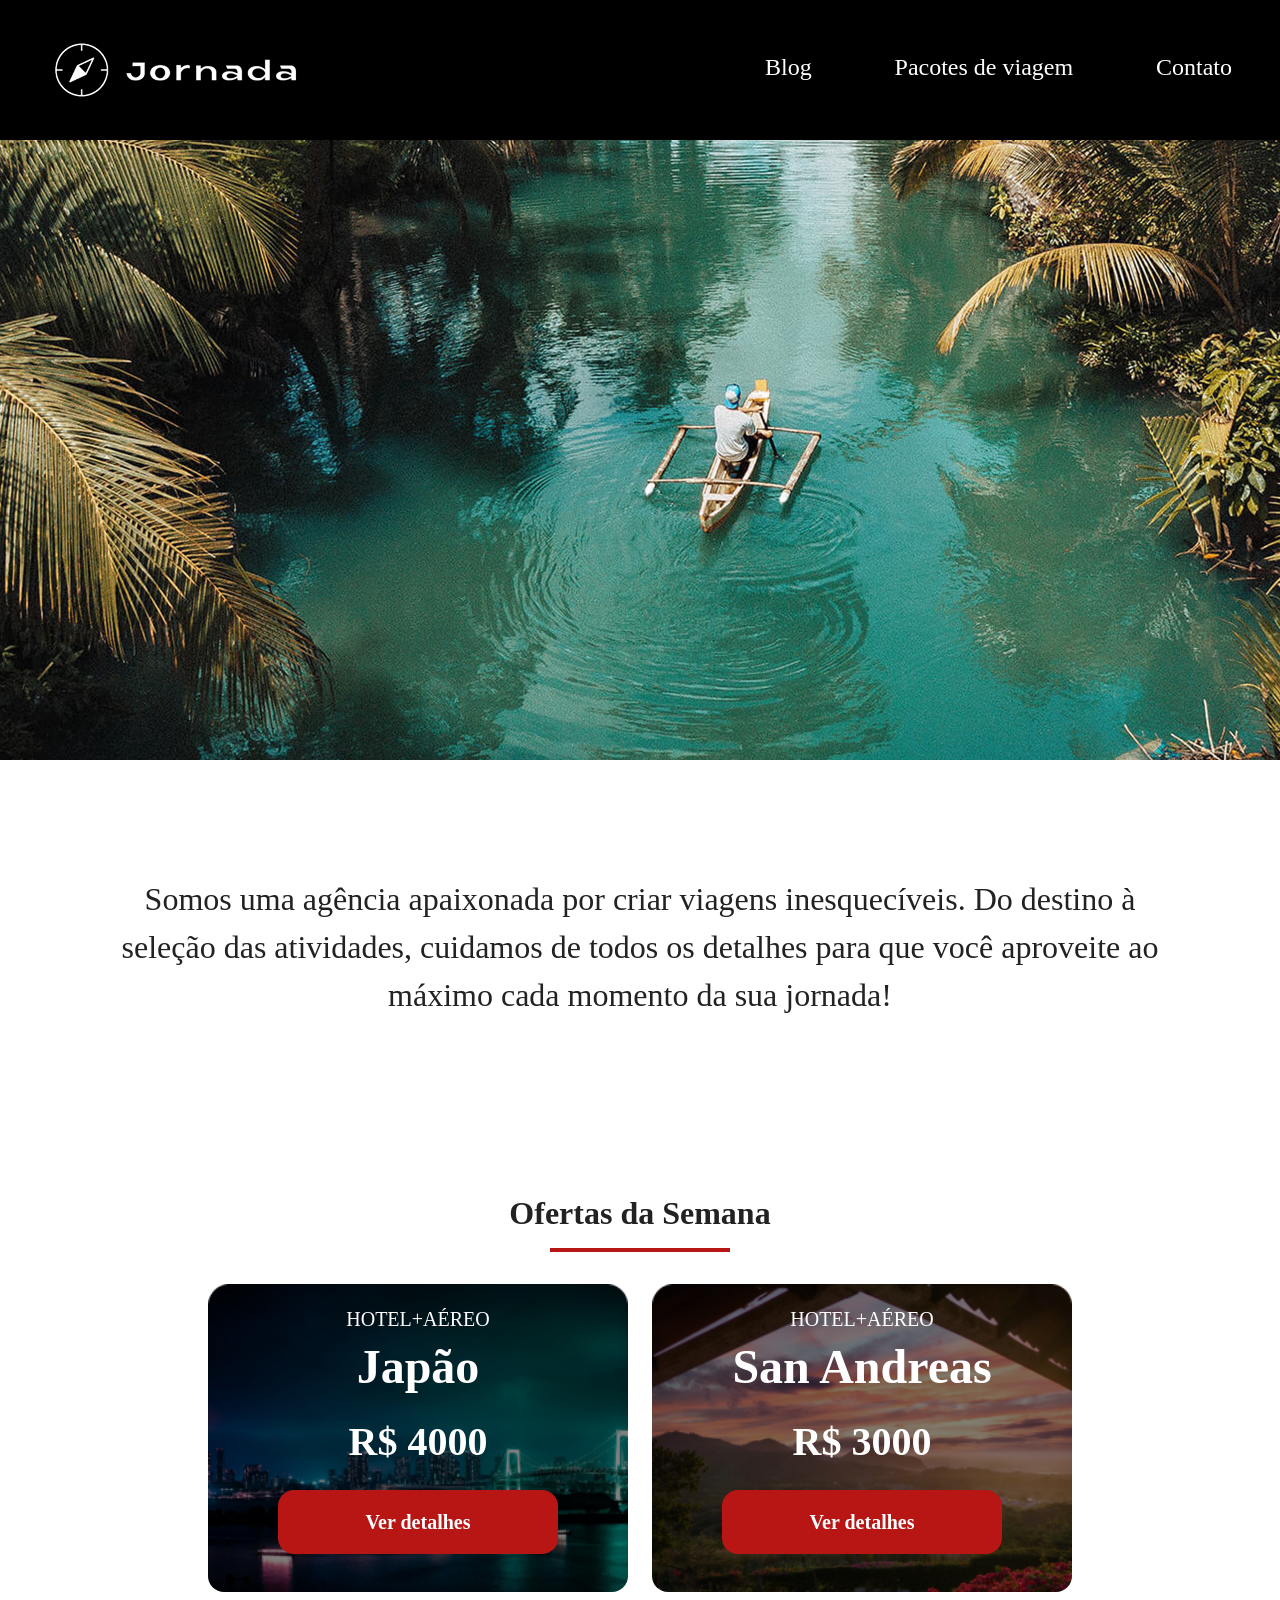
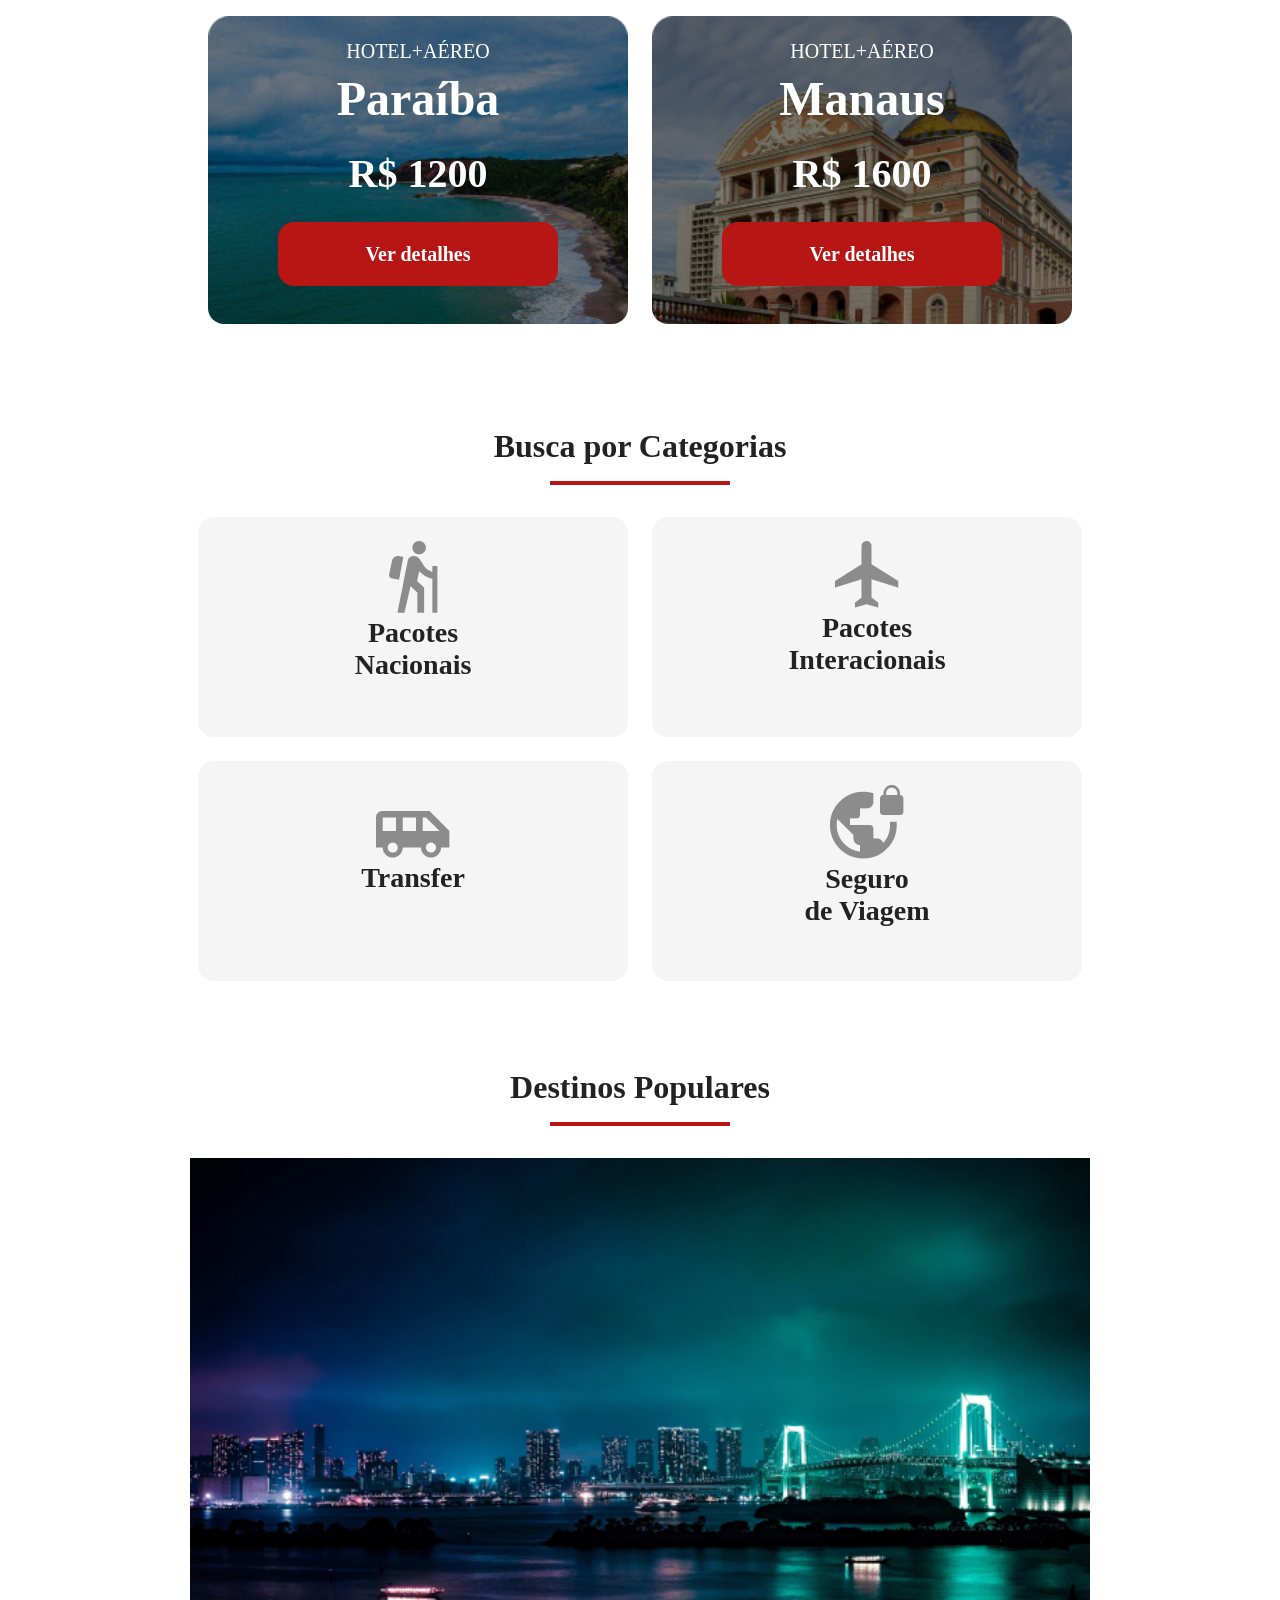
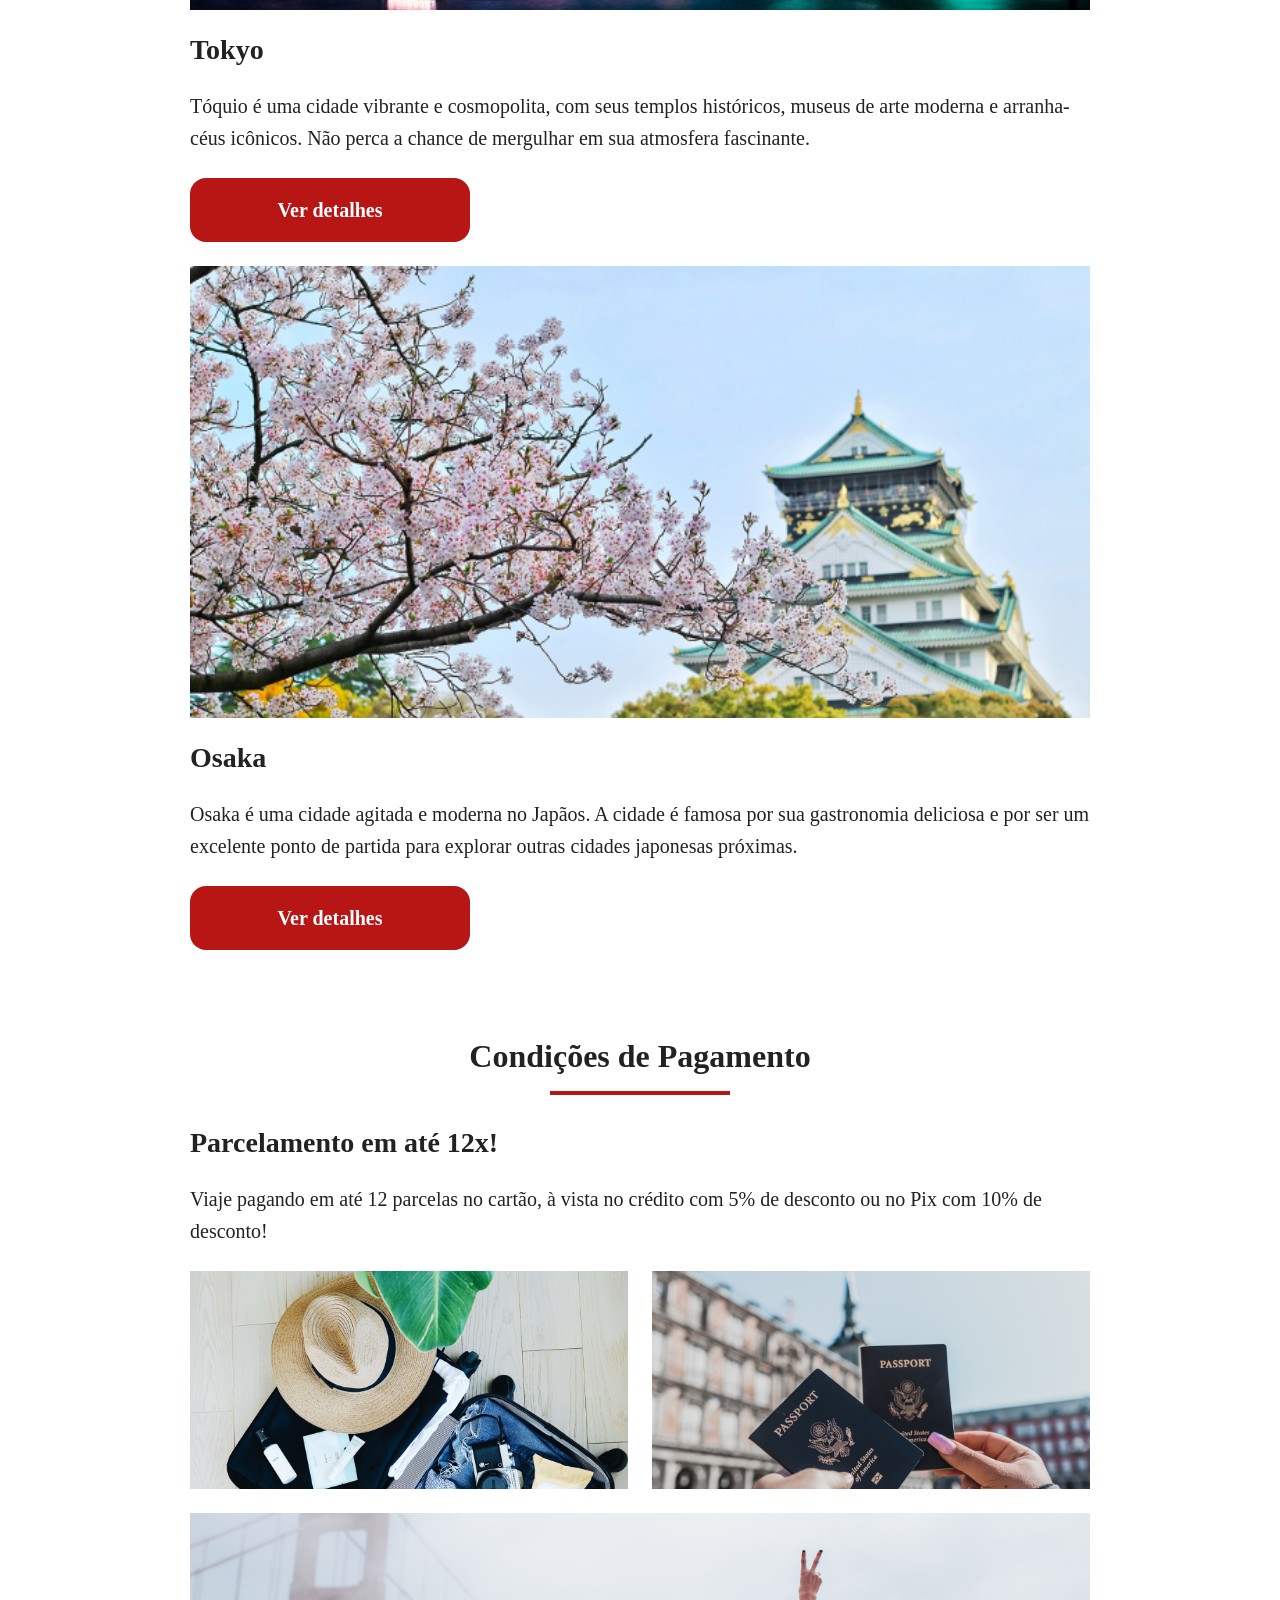
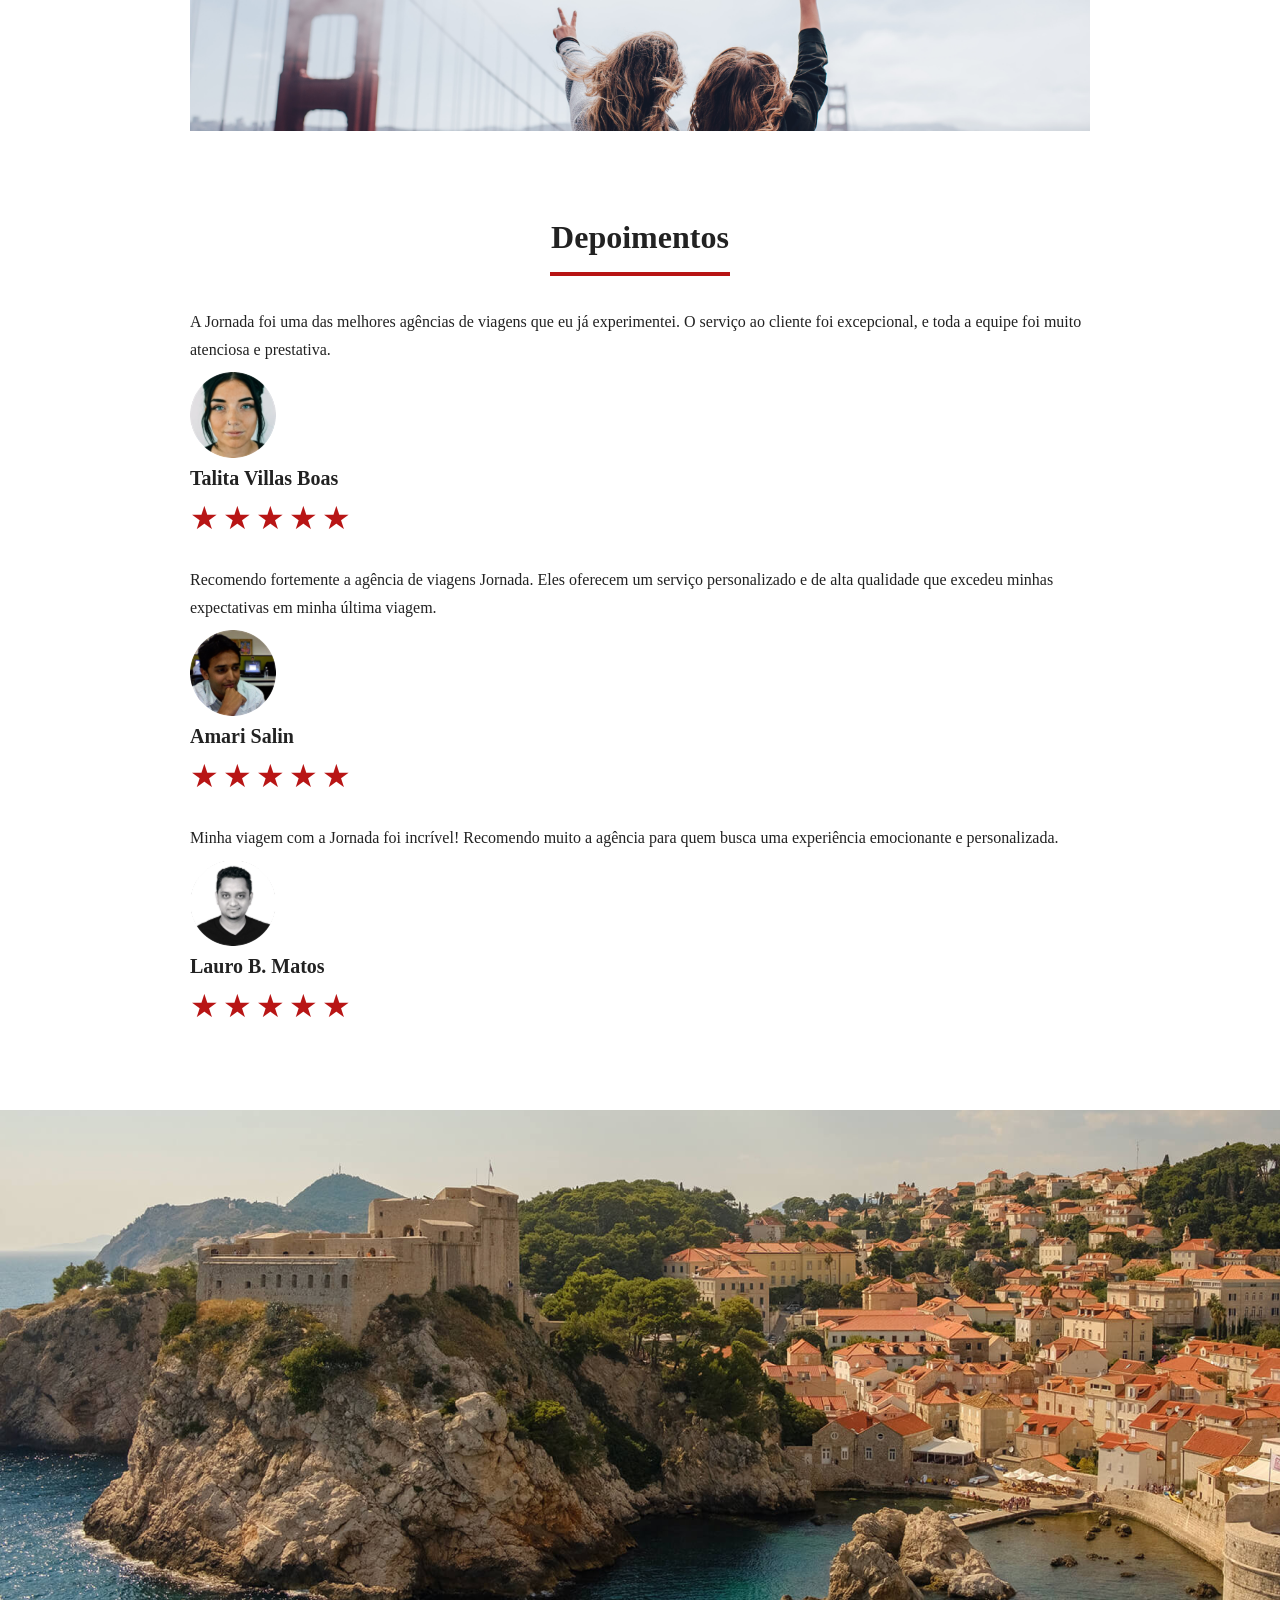
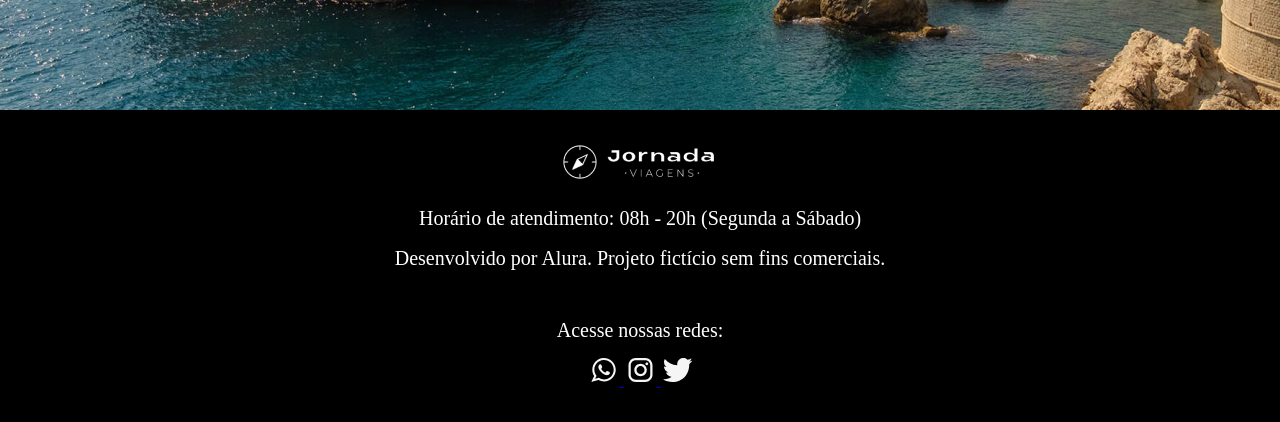
==== commit efbea3d1: "Criação da página Blog e destination-japão.css para mobile, carregamento das imagens mobile para Blo" ====
--- a/index.html
+++ b/index.html
@@ -4,9 +4,15 @@
 <head>
     <meta charset="UTF-8">
     <meta name="viewport" content="width=device-width, initial-scale=1.0">
+    <meta name="description" content="Jornada Viagens, uma agência apaixonada por criar viagens inesquecíveis">
+    <meta name="og:title" content="Jornada Viagens">
+    <meta name="og:description" content="Jornada Viagens, uma agência apaixonada por criar viagens inesquecíveis">
+    <meta name="og:image" content="https://csbarbado.github.io/jornada_viagens//tree/main/img/logo-footer.png">
+    <meta name="og:type" content="website">
+    <meta name="og:url" content="https://csbarbado.github.io/jornada_viagens">
     <link rel="icon" href="favico.svg" type="image/svg+xml">
     <link rel="stylesheet" href="./css/style.css">
-    <title>Jornada Viagens Cris</title>
+    <title>Jornada Viagens</title>
 </head>
 
 <body>
@@ -29,7 +35,7 @@
                         </a>
                     </li>
                     <li>
-                        <a href="pacotes.html" target="_blank" title="Acessar Pacotes de viagem">
+                        <a href="pacote-de-viagens.html" target="_blank" title="Acessar Pacotes de viagem">
                             Pacotes de viagem
                         </a>
                     </li>
@@ -186,93 +192,97 @@
             </div>
         </div>
     </section>
+
+    <section class="testimonials">
+        <div class="section-title">
+            <h2>Depoimentos</h2>
+            <hr>
+        </div>
+        <div class="testimonial-container">
+            <article class="testimonial">
+                <header>
+                    <p>A Jornada foi uma das melhores agências de viagens que eu já experimentei. O serviço ao cliente
+                        foi
+                        excepcional, e toda a equipe foi muito atenciosa e prestativa.</p>
+                </header>
+                <footer>
+                    <img src="img/avatar-talita.png" alt="imagem de perfil da cliente Talita Villas Boas">
+                    <div class="profile-content">
+                        <h4>Talita Villas Boas</h4>
+                        <div class="rating">
+                            <span class="star">★</span>
+                            <span class="star">★</span>
+                            <span class="star">★</span>
+                            <span class="star">★</span>
+                            <span class="star">★</span>
+                        </div>
+                    </div>
+                </footer>
+            </article>
+            <article class="testimonial">
+                <header>
+                    <p>Recomendo fortemente a agência de viagens Jornada. Eles oferecem um serviço personalizado e de
+                        alta
+                        qualidade que excedeu minhas expectativas em minha última viagem.</p>
+                </header>
+                <footer>
+                    <img src="img/avatar-amari.png" alt="imagem de perfil da cliente Amari Salin">
+                    <div class="profile-content">
+                        <h4>Amari Salin</h4>
+                        <div class="rating">
+                            <span class="star">★</span>
+                            <span class="star">★</span>
+                            <span class="star">★</span>
+                            <span class="star">★</span>
+                            <span class="star">★</span>
+                        </div>
+                    </div>
+                </footer>
+            </article>
+            <article class="testimonial">
+                <header>
+                    <p>Minha viagem com a Jornada foi incrível! Recomendo muito a agência para quem busca uma
+                        experiência
+                        emocionante e personalizada.</p>
+                </header>
+                <footer>
+                    <img src="img/avatar-lauro.png" alt="imagem de perfil da cliente Lauro B. Matos">
+                    <div class="profile-content">
+                        <h4>Lauro B. Matos</h4>
+                        <div class="rating">
+                            <span class="star">★</span>
+                            <span class="star">★</span>
+                            <span class="star">★</span>
+                            <span class="star">★</span>
+                            <span class="star">★</span>
+                        </div>
+                    </div>
+                </footer>
+            </article>
+        </div>
+    </section>
+    <section class="bottom-hero">
+        <div class="hero-img"></div>
+    </section>
+    <footer class="main-footer">
+        <div class="footer-content">
+            <img src="img/logo-footer.png" alt="logo completo Jornada Viagens">
+            <p>Horário de atendimento: 08h - 20h (Segunda a Sábado)</p>
+            <p>Desenvolvido por Alura. Projeto fictício sem fins comerciais.</p>
+        </div>
+        <div class="footer-social">
+            <p>Acesse nossas redes:</p>
+            <a href="#" target="_blank" title="Entre em contato através do whatsapp">
+                <img src="img/icone-whatsapp.svg" alt="ícone do Whatsapp na cor branca">
+            </a>
+            <a href="#" target="_blank" title="Acesse o Instagram do Jornada Viagens">
+                <img src="img/icone-instagram.svg" alt="ícone do Instagram na cor branca">
+            </a>
+            <a href="#" target="_blank" title="Acesse o Twitter do Jornada Viagens">
+                <img src="img/icone-twitter.svg" alt="ícone do Twitter na cor branca">
+            </a>
+        </div>
+    </footer>
 </body>
-<section class="testimonials">
-    <div class="section-title">
-        <h2>Depoimentos</h2>
-        <hr>
-    </div>
-    <div class="testimonial-container">
-        <article class="testimonial">
-            <header>
-                <p>A Jornada foi uma das melhores agências de viagens que eu já experimentei. O serviço ao cliente foi
-                    excepcional, e toda a equipe foi muito atenciosa e prestativa.</p>
-            </header>
-            <footer>
-                <img src="img/avatar-talita.png" alt="imagem de perfil da cliente Talita Villas Boas">
-                <div class="profile-content">
-                    <h4>Talita Villas Boas</h4>
-                    <div class="rating">
-                        <span class="star">★</span>
-                        <span class="star">★</span>
-                        <span class="star">★</span>
-                        <span class="star">★</span>
-                        <span class="star">★</span>
-                    </div>
-                </div>
-            </footer>
-        </article>
-        <article class="testimonial">
-            <header>
-                <p>Recomendo fortemente a agência de viagens Jornada. Eles oferecem um serviço personalizado e de alta
-                    qualidade que excedeu minhas expectativas em minha última viagem.</p>
-            </header>
-            <footer>
-                <img src="img/avatar-amari.png" alt="imagem de perfil da cliente Amari Salin">
-                <div class="profile-content">
-                    <h4>Amari Salin</h4>
-                    <div class="rating">
-                        <span class="star">★</span>
-                        <span class="star">★</span>
-                        <span class="star">★</span>
-                        <span class="star">★</span>
-                        <span class="star">★</span>
-                    </div>
-                </div>
-            </footer>
-        </article>
-        <article class="testimonial">
-            <header>
-                <p>Minha viagem com a Jornada foi incrível! Recomendo muito a agência para quem busca uma experiência
-                    emocionante e personalizada.</p>
-            </header>
-            <footer>
-                <img src="img/avatar-lauro.png" alt="imagem de perfil da cliente Lauro B. Matos">
-                <div class="profile-content">
-                    <h4>Lauro B. Matos</h4>
-                    <div class="rating">
-                        <span class="star">★</span>
-                        <span class="star">★</span>
-                        <span class="star">★</span>
-                        <span class="star">★</span>
-                        <span class="star">★</span>
-                    </div>
-                </div>
-            </footer>
-        </article>
-    </div>
-</section>
-<section class="bottom-hero">
-    <div class="hero-img"></div>
-</section>
-<footer class="main-footer">
-    <div class="footer-content">
-        <img src="img/logo-footer.png" alt="logo completo Jornada Viagens">
-        <p>Horário de atendimento: 08h - 20h (Segunda a Sábado)</p>
-        <p>Desenvolvido por Alura. Projeto fictício sem fins comerciais.</p>
-    </div>
-    <div class="footer-social">
-        <p>Acesse nossas redes:</p>
-        <a href="#" target="_blank" title="Entre em contato através do whatsapp">
-            <img src="img/icone-whatsapp.svg" alt="ícone do Whatsapp na cor branca">
-        </a>
-        <a href="#" target="_blank" title="Acesse o Instagram do Jornada Viagens">
-            <img src="img/icone-instagram.svg" alt="ícone do Instagram na cor branca">
-        </a>
-        <a href="#" target="_blank" title="Acesse o Twitter do Jornada Viagens">
-            <img src="img/icone-twitter.svg" alt="ícone do Twitter na cor branca">
-        </a>
-    </div>
-</footer>
 
 </html>
--- a/css/style.css
+++ b/css/style.css
@@ -7,3 +7,5 @@
 @import url(payments.css);
 @import url(testimonials.css);
 @import url(footer.css);
+@import url(destination-japao.css);
+
